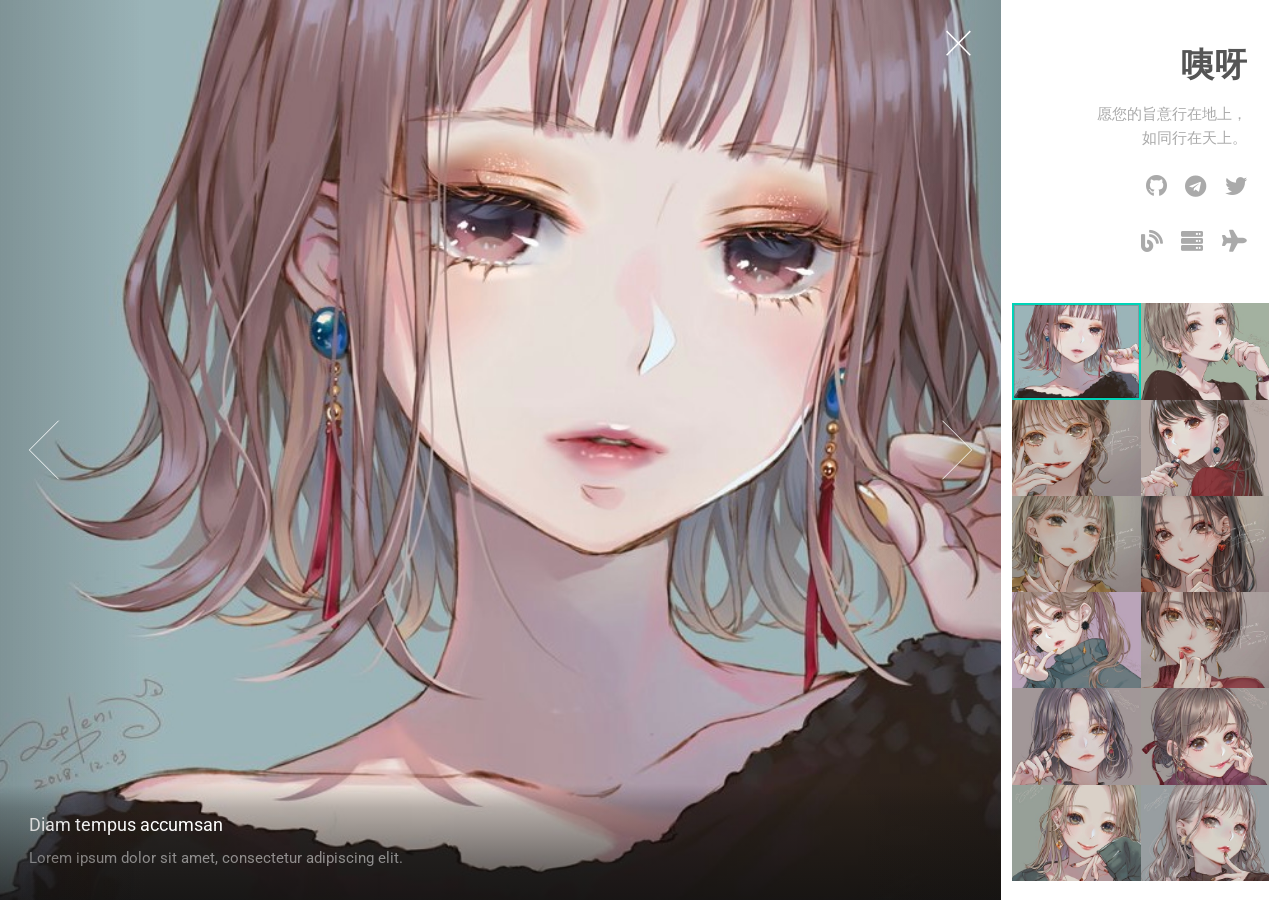
==== index.html @ af37be13 "qaw" ====
<html>
<head>
    <title>ranzhi yiya</title>
    <meta charset="utf-8" />
    <meta name="viewport" content="width=device-width, initial-scale=1, user-scalable=no" />
    <link rel="stylesheet" href="assets/css/main.css" />
    <noscript><link rel="stylesheet" href="assets/css/noscript.css" /></noscript>
    <link rel="apple-touch-icon" sizes="180x180" href="/apple-touch-icon.png">
    <link rel="icon" type="image/png" sizes="32x32" href="/favicon-32x32.png">
    <link rel="icon" type="image/png" sizes="16x16" href="/favicon-16x16.png">
    <link rel="manifest" href="/site.webmanifest">
    <meta name="msapplication-TileColor" content="#da532c">
    <meta name="theme-color" content="#ffffff">
</head>
<body class="is-preload-0 is-preload-1 is-preload-2">
    <div id="main">
        <header id="header">
            <h1>咦呀</h1>
            <p>愿您的旨意行在地上，<br>如同行在天上。</p>
            <ul class="icons">
                <li><a href="https://github.com/ranzhigg" class="icon brands fa-github"><span class="label">GitHub</span></a></li>
                <li><a href="https://t.me/ran_zhi" class="icon brands fa-telegram"><span class="label">Telegram</span></a></li>
                 <li><a href="https://x.com/ran_zhia" class="icon brands fa-twitter"><span class="label">X</span></a></li>
            </ul>
            <ul class="icons">
                <li><a href="https://yiya.love" class="icon solid fa-blog"><span class="label">Blog</span></a></li>
                <li><a href="https://yiya.love" class="icon solid fa-server"><span class="label">Status</span></a></li>
                <li><a href="https://yiya.love" class="icon solid fa-plane"><span class="label">LIBER</span></a></li>
            </ul>
        </header>
        <section id="thumbnails">
            <article>
                <a class="thumbnail" href="images/fulls/01.jpg" data-position="left center"><img src="images/thumbs/01.jpg" alt="" /></a>
                <h2>Diam tempus accumsan</h2>
                <p>Lorem ipsum dolor sit amet, consectetur adipiscing elit.</p>
            </article>
            <article>
                <a class="thumbnail" href="images/fulls/02.jpg"><img src="images/thumbs/02.jpg" alt="" /></a>
                <h2>Vivamus convallis libero</h2>
                <p>Sed velit lacus, laoreet at venenatis convallis in lorem tincidunt.</p>
            </article>
            <article>
                <a class="thumbnail" href="images/fulls/03.jpg" data-position="top center"><img src="images/thumbs/03.jpg" alt="" /></a>
                <h2>Nec accumsan enim felis</h2>
                <p>Maecenas eleifend tellus ut turpis eleifend, vitae pretium faucibus.</p>
            </article>
            <article>
                <a class="thumbnail" href="images/fulls/04.jpg"><img src="images/thumbs/04.jpg" alt="" /></a>
                <h2>Donec maximus nisi eget</h2>
                <p>Tristique in nulla vel congue. Sed sociis natoque parturient nascetur.</p>
            </article>
            <article>
                <a class="thumbnail" href="images/fulls/05.jpg" data-position="top center"><img src="images/thumbs/05.jpg" alt="" /></a>
                <h2>Nullam vitae nunc vulputate</h2>
                <p>In pellentesque cursus velit id posuere. Donec vehicula nulla.</p>
            </article>
            <article>
                <a class="thumbnail" href="images/fulls/06.jpg"><img src="images/thumbs/06.jpg" alt="" /></a>
                <h2>Phasellus magna faucibus</h2>
                <p>Nulla dignissim libero maximus tellus varius dictum ut posuere magna.</p>
            </article>
            <article>
                <a class="thumbnail" href="images/fulls/07.jpg"><img src="images/thumbs/07.jpg" alt="" /></a>
                <h2>Proin quis mauris</h2>
                <p>Etiam ultricies, lorem quis efficitur porttitor, facilisis ante orci urna.</p>
            </article>
            <article>
                <a class="thumbnail" href="images/fulls/08.jpg"><img src="images/thumbs/08.jpg" alt="" /></a>
                <h2>Gravida quis varius enim</h2>
                <p>Nunc egestas congue lorem. Nullam dictum placerat ex sapien tortor mattis.</p>
            </article>
            <article>
                <a class="thumbnail" href="images/fulls/09.jpg"><img src="images/thumbs/09.jpg" alt="" /></a>
                <h2>Morbi eget vitae adipiscing</h2>
                <p>In quis vulputate dui. Maecenas metus elit, dictum praesent lacinia lacus.</p>
            </article>
            <article>
                <a class="thumbnail" href="images/fulls/10.jpg"><img src="images/thumbs/10.jpg" alt="" /></a>
                <h2>Habitant tristique senectus</h2>
                <p>Vestibulum ante ipsum primis in faucibus orci luctus ac tincidunt dolor.</p>
            </article>
            <article>
                <a class="thumbnail" href="images/fulls/11.jpg"><img src="images/thumbs/11.jpg" alt="" /></a>
                <h2>Pharetra ex non faucibus</h2>
                <p>Ut sed magna euismod leo laoreet congue. Fusce congue enim ultricies.</p>
            </article>
            <article>
                <a class="thumbnail" href="images/fulls/12.jpg"><img src="images/thumbs/12.jpg" alt="" /></a>
                <h2>Mattis lorem sodales</h2>
                <p>Feugiat auctor leo massa, nec vestibulum nisl erat faucibus, rutrum nulla.</p>
            </article>
        </section>
        <footer id="footer">
            <ul class="copyright">
                <li>&copy; 2024 <a href="https://yiya.love/page">yiya</a>.</li><li>All Rights Reserved.</li>
            </ul>
        </footer>
    </div>
    <script src="assets/js/jquery.min.js"></script>
    <script src="assets/js/browser.min.js"></script>
    <script src="assets/js/breakpoints.min.js"></script>
    <script src="assets/js/main.js"></script>
</body>
</html>
---- assets/css/main.css ----
@import url(fontawesome-all.min.css);
@import url("https://fonts.googleapis.com/css?family=Roboto:400,700");

/*
	Lens by HTML5 UP
	html5up.net | @ajlkn
	Free for personal and commercial use under the CCA 3.0 license (html5up.net/license)
*/

html, body, div, span, applet, object,
iframe, h1, h2, h3, h4, h5, h6, p, blockquote,
pre, a, abbr, acronym, address, big, cite,
code, del, dfn, em, img, ins, kbd, q, s, samp,
small, strike, strong, sub, sup, tt, var, b,
u, i, center, dl, dt, dd, ol, ul, li, fieldset,
form, label, legend, table, caption, tbody,
tfoot, thead, tr, th, td, article, aside,
canvas, details, embed, figure, figcaption,
footer, header, hgroup, menu, nav, output, ruby,
section, summary, time, mark, audio, video {
	margin: 0;
	padding: 0;
	border: 0;
	font-size: 100%;
	font: inherit;
	vertical-align: baseline;}

article, aside, details, figcaption, figure,
footer, header, hgroup, menu, nav, section {
	display: block;}

body {
	line-height: 1;
}

ol, ul {
	list-style: none;
}

blockquote, q {
	quotes: none;
}

	blockquote:before, blockquote:after, q:before, q:after {
		content: '';
		content: none;
	}

table {
	border-collapse: collapse;
	border-spacing: 0;
}

body {
	-webkit-text-size-adjust: none;
}

mark {
	background-color: transparent;
	color: inherit;
}

input::-moz-focus-inner {
	border: 0;
	padding: 0;
}

input, select, textarea {
	-moz-appearance: none;
	-webkit-appearance: none;
	-ms-appearance: none;
	appearance: none;
}

/* Basic */

	/*
			@-ms-viewport {
				width: device-width;
			}
		*/

	@media screen and (max-width: 480px) {

		html, body {
			min-width: 320px;
		}

	}

	body.is-preload-0 *, body.is-preload-0 *:before, body.is-preload-0 *:after {
		-moz-animation: none !important;
		-webkit-animation: none !important;
		-ms-animation: none !important;
		animation: none !important;
		-moz-transition: none !important;
		-webkit-transition: none !important;
		-ms-transition: none !important;
		transition: none !important;
	}

	html {
		box-sizing: border-box;
	}

	*, *:before, *:after {
		box-sizing: inherit;
	}

	html, body {
		background-color: #101010;
		overflow: hidden;
	}

/* Type */

	html {
		font-size: 16pt;
	}

		@media screen and (max-width: 1680px) {

			html {
				font-size: 12pt;
			}

		}

		@media screen and (max-width: 1280px) {

			html {
				font-size: 11pt;
			}

		}

	body {
		background-color: #fff;
		color: #aaa;
	}

	body, input, select, textarea {
		font-family: "Roboto", Helvetica, sans-serif;
		font-weight: 400;
		line-height: 1.65;
		font-size: 1em;
		color: #aaa;
	}

	a {
		-moz-transition: color 0.25s ease, border-bottom-color 0.25s ease;
		-webkit-transition: color 0.25s ease, border-bottom-color 0.25s ease;
		-ms-transition: color 0.25s ease, border-bottom-color 0.25s ease;
		transition: color 0.25s ease, border-bottom-color 0.25s ease;
		border-bottom: dotted 1px;
		color: inherit;
		text-decoration: none;
	}

		a:hover {
			border-bottom-color: transparent;
			color: #00D3B7;
		}

	strong, b {
		font-weight: 400;
		color: #555;
	}

	em, i {
		font-style: italic;
	}

	p {
		margin: 0 0 1.25em 0;
	}

	h1, h2, h3, h4, h5, h6 {
		font-weight: 400;
		line-height: 1.25;
		margin: 0 0 0.5em 0;
		color: #555;
	}

		h1 a, h2 a, h3 a, h4 a, h5 a, h6 a {
			color: inherit;
			text-decoration: none;
		}

	h2 {
		font-size: 1.25em;
	}

	h3 {
		font-size: 1em;
	}

	h4 {
		font-size: 0.9em;
	}

	h5 {
		font-size: 0.8em;
	}

	h6 {
		font-size: 0.7em;
	}

	sub {
		font-size: 0.8em;
		position: relative;
		top: 0.5em;
	}

	sup {
		font-size: 0.8em;
		position: relative;
		top: -0.5em;
	}

	blockquote {
		border-left: solid 4px #ccc;
		font-style: italic;
		margin: 0 0 1.25em 0;
		padding: 0.3125em 0 0.3125em 1.25em;
	}

	code {
		border-radius: 4px;
		border: solid 1px;
		font-family: "Courier New", monospace;
		font-size: 0.9em;
		margin: 0 0.25em;
		padding: 0.25em 0.65em;
		border-color: #ccc;
	}

	pre {
		-webkit-overflow-scrolling: touch;
		font-family: "Courier New", monospace;
		font-size: 0.9em;
		margin: 0 0 1.25em 0;
	}

		pre code {
			display: block;
			padding: 1em 1.5em;
			overflow-x: auto;
		}

	hr {
		border: 0;
		border-bottom: solid 1px #ccc;
		margin: 1.25em 0;
	}

		hr.major {
			margin: 1.875em 0;
		}

	.align-left {
		text-align: left;
	}

	.align-center {
		text-align: center;
	}

	.align-right {
		text-align: right;
	}

/* Button */

	input[type="submit"],
	input[type="reset"],
	input[type="button"],
	button,
	.button {
		-moz-appearance: none;
		-webkit-appearance: none;
		-ms-appearance: none;
		appearance: none;
		-moz-transition: background-color 0.25s ease-in-out, border-color 0.25s ease-in-out, color 0.25s ease-in-out;
		-webkit-transition: background-color 0.25s ease-in-out, border-color 0.25s ease-in-out, color 0.25s ease-in-out;
		-ms-transition: background-color 0.25s ease-in-out, border-color 0.25s ease-in-out, color 0.25s ease-in-out;
		transition: background-color 0.25s ease-in-out, border-color 0.25s ease-in-out, color 0.25s ease-in-out;
		background-color: transparent;
		border-radius: 4px;
		border: solid 1px #ccc;
		color: #555;
		cursor: pointer;
		display: inline-block;
		line-height: 1;
		padding: 0.75em 1.5em;
		text-align: center;
		text-decoration: none;
		white-space: nowrap;
	}

		input[type="submit"]:hover,
		input[type="reset"]:hover,
		input[type="button"]:hover,
		button:hover,
		.button:hover {
			border-color: #00D3B7;
			color: #00D3B7;
		}

			input[type="submit"]:hover:active,
			input[type="reset"]:hover:active,
			input[type="button"]:hover:active,
			button:hover:active,
			.button:hover:active {
				background-color: rgba(0, 211, 183, 0.15);
			}

		input[type="submit"].icon,
		input[type="reset"].icon,
		input[type="button"].icon,
		button.icon,
		.button.icon {
			padding-left: 1.35em;
		}

			input[type="submit"].icon:before,
			input[type="reset"].icon:before,
			input[type="button"].icon:before,
			button.icon:before,
			.button.icon:before {
				margin-right: 0.5em;
			}

		input[type="submit"].fit,
		input[type="reset"].fit,
		input[type="button"].fit,
		button.fit,
		.button.fit {
			width: 100%;
		}

		input[type="submit"].small,
		input[type="reset"].small,
		input[type="button"].small,
		button.small,
		.button.small {
			font-size: 0.8em;
		}

		input[type="submit"].large,
		input[type="reset"].large,
		input[type="button"].large,
		button.large,
		.button.large {
			font-size: 1.35em;
		}

		input[type="submit"].disabled, input[type="submit"]:disabled,
		input[type="reset"].disabled,
		input[type="reset"]:disabled,
		input[type="button"].disabled,
		input[type="button"]:disabled,
		button.disabled,
		button:disabled,
		.button.disabled,
		.button:disabled {
			pointer-events: none;
			opacity: 0.25;
		}

/* Form */

	form {
		margin: 0 0 1.25em 0;
	}

	label {
		color: #555;
		display: block;
		font-size: 0.9em;
		font-weight: 400;
		margin: 0 0 0.625em 0;
	}

	input[type="text"],
	input[type="password"],
	input[type="email"],
	select,
	textarea {
		-moz-appearance: none;
		-webkit-appearance: none;
		-ms-appearance: none;
		appearance: none;
		background-color: transparent;
		border-radius: 4px;
		border: solid 1px #ccc;
		color: inherit;
		display: block;
		outline: 0;
		padding: 0 0.75em;
		text-decoration: none;
		width: 100%;
	}

		input[type="text"]:invalid,
		input[type="password"]:invalid,
		input[type="email"]:invalid,
		select:invalid,
		textarea:invalid {
			box-shadow: none;
		}

		input[type="text"]:focus,
		input[type="password"]:focus,
		input[type="email"]:focus,
		select:focus,
		textarea:focus {
			border-color: #00D3B7;
		}

	select {
		background-image: url("data:image/svg+xml;charset=utf8,%3Csvg xmlns='http://www.w3.org/2000/svg' width='40' height='40' preserveAspectRatio='none' viewBox='0 0 40 40'%3E%3Cpath d='M9.4,12.3l10.4,10.4l10.4-10.4c0.2-0.2,0.5-0.4,0.9-0.4c0.3,0,0.6,0.1,0.9,0.4l3.3,3.3c0.2,0.2,0.4,0.5,0.4,0.9 c0,0.4-0.1,0.6-0.4,0.9L20.7,31.9c-0.2,0.2-0.5,0.4-0.9,0.4c-0.3,0-0.6-0.1-0.9-0.4L4.3,17.3c-0.2-0.2-0.4-0.5-0.4-0.9 c0-0.4,0.1-0.6,0.4-0.9l3.3-3.3c0.2-0.2,0.5-0.4,0.9-0.4S9.1,12.1,9.4,12.3z' fill='%23ccc' /%3E%3C/svg%3E");
		background-size: 1.25rem;
		background-repeat: no-repeat;
		background-position: calc(100% - 1rem) center;
		height: 2.75em;
		padding-right: 2.75em;
		text-overflow: ellipsis;
	}

		select option {
			color: #555;
			background: #fff;
		}

		select:focus::-ms-value {
			background-color: transparent;
		}

		select::-ms-expand {
			display: none;
		}

	.select-wrapper {
		text-decoration: none;
		display: block;
		position: relative;
	}

		.select-wrapper:before {
			-moz-osx-font-smoothing: grayscale;
			-webkit-font-smoothing: antialiased;
			display: inline-block;
			font-style: normal;
			font-variant: normal;
			text-rendering: auto;
			line-height: 1;
			text-transform: none !important;
			font-family: 'Font Awesome 5 Free';
			font-weight: 900;
		}

		.select-wrapper:before {
			color: #ccc;
			content: '\f107';
			display: block;
			height: 2.75em;
			line-height: 2.75em;
			pointer-events: none;
			position: absolute;
			right: 0;
			text-align: center;
			top: 0;
			width: 2.75em;
		}

		.select-wrapper select::-ms-expand {
			display: none;
		}

	input[type="text"],
	input[type="password"],
	input[type="email"],
	select {
		height: 2.75em;
	}

	textarea {
		padding: 0.75em 1em;
	}

	input[type="checkbox"],
	input[type="radio"] {
		-moz-appearance: none;
		-webkit-appearance: none;
		-ms-appearance: none;
		appearance: none;
		display: block;
		float: left;
		margin-right: -2em;
		opacity: 0;
		width: 1em;
		z-index: -1;
	}

		input[type="checkbox"] + label,
		input[type="radio"] + label {
			text-decoration: none;
			color: #aaa;
			cursor: pointer;
			display: inline-block;
			font-size: 1em;
			font-weight: 400;
			margin: 0;
			padding-left: 2.4em;
			padding-right: 0.75em;
			position: relative;
		}

			input[type="checkbox"] + label:before,
			input[type="radio"] + label:before {
				-moz-osx-font-smoothing: grayscale;
				-webkit-font-smoothing: antialiased;
				display: inline-block;
				font-style: normal;
				font-variant: normal;
				text-rendering: auto;
				line-height: 1;
				text-transform: none !important;
				font-family: 'Font Awesome 5 Free';
				font-weight: 900;
			}

			input[type="checkbox"] + label:before,
			input[type="radio"] + label:before {
				background: transparent;
				border-radius: 4px;
				border: solid 1px #ccc;
				content: '';
				display: inline-block;
				font-size: 0.8em;
				height: 2.0625em;
				left: 0;
				line-height: 2.0625em;
				position: absolute;
				text-align: center;
				top: 0;
				width: 2.0625em;
			}

		input[type="checkbox"]:checked + label:before,
		input[type="radio"]:checked + label:before {
			background-color: #555;
			border-color: #555;
			color: #fff;
			content: '\f00c';
		}

		input[type="checkbox"]:focus + label:before,
		input[type="radio"]:focus + label:before {
			border-color: #00D3B7;
		}

	input[type="checkbox"] + label:before {
		border-radius: 4px;
	}

	input[type="radio"] + label:before {
		border-radius: 100%;
	}

	::-webkit-input-placeholder {
		opacity: 1.0;
		color: #ccc !important;
	}

	:-moz-placeholder {
		opacity: 1.0;
		color: #ccc !important;
	}

	::-moz-placeholder {
		opacity: 1.0;
		color: #ccc !important;
	}

	:-ms-input-placeholder {
		opacity: 1.0;
		color: #ccc !important;
	}

	.field {
		margin: 0 0 1.25em 0;
	}

/* Icon */

	.icon {
		text-decoration: none;
		border-bottom: none;
		position: relative;
	}

		.icon:before {
			-moz-osx-font-smoothing: grayscale;
			-webkit-font-smoothing: antialiased;
			display: inline-block;
			font-style: normal;
			font-variant: normal;
			text-rendering: auto;
			line-height: 1;
			text-transform: none !important;
			font-family: 'Font Awesome 5 Free';
			font-weight: 400;
		}

		.icon > .label {
			display: none;
		}

		.icon:before {
			line-height: inherit;
		}

		.icon.solid:before {
			font-weight: 900;
		}

		.icon.brands:before {
			font-family: 'Font Awesome 5 Brands';
		}

/* List */

	ol {
		list-style: decimal;
		margin: 0 0 1.25em 0;
		padding-left: 1.25em;
	}

		ol li {
			padding-left: 0.25em;
		}

	ul {
		list-style: disc;
		margin: 0 0 1.25em 0;
		padding-left: 1em;
	}

		ul li {
			padding-left: 0.5em;
		}

		ul.alt {
			list-style: none;
			padding-left: 0;
		}

			ul.alt li {
				border-top: solid 1px #ccc;
				padding: 0.5em 0;
			}

				ul.alt li:first-child {
					border-top: 0;
					padding-top: 0;
				}

	dl {
		margin: 0 0 1.25em 0;
	}

		dl dt {
			display: block;
			font-weight: 400;
			margin: 0 0 0.625em 0;
		}

		dl dd {
			margin-left: 1.25em;
		}

/* Actions */

	ul.actions {
		display: -moz-flex;
		display: -webkit-flex;
		display: -ms-flex;
		display: flex;
		cursor: default;
		list-style: none;
		margin-left: -0.625em;
		padding-left: 0;
	}

		ul.actions li {
			padding: 0 0 0 0.625em;
			vertical-align: middle;
		}

		ul.actions.special {
			-moz-justify-content: center;
			-webkit-justify-content: center;
			-ms-justify-content: center;
			justify-content: center;
			width: 100%;
			margin-left: 0;
		}

			ul.actions.special li:first-child {
				padding-left: 0;
			}

		ul.actions.stacked {
			-moz-flex-direction: column;
			-webkit-flex-direction: column;
			-ms-flex-direction: column;
			flex-direction: column;
			margin-left: 0;
		}

			ul.actions.stacked li {
				padding: 0.8125em 0 0 0;
			}

				ul.actions.stacked li:first-child {
					padding-top: 0;
				}

		ul.actions.fit {
			width: calc(100% + 0.625em);
		}

			ul.actions.fit li {
				-moz-flex-grow: 1;
				-webkit-flex-grow: 1;
				-ms-flex-grow: 1;
				flex-grow: 1;
				-moz-flex-shrink: 1;
				-webkit-flex-shrink: 1;
				-ms-flex-shrink: 1;
				flex-shrink: 1;
				width: 100%;
			}

				ul.actions.fit li > * {
					width: 100%;
				}

			ul.actions.fit.stacked {
				width: 100%;
			}

		@media screen and (max-width: 480px) {

			ul.actions:not(.fixed) {
				-moz-flex-direction: column;
				-webkit-flex-direction: column;
				-ms-flex-direction: column;
				flex-direction: column;
				margin-left: 0;
				width: 100% !important;
			}

				ul.actions:not(.fixed) li {
					-moz-flex-grow: 1;
					-webkit-flex-grow: 1;
					-ms-flex-grow: 1;
					flex-grow: 1;
					-moz-flex-shrink: 1;
					-webkit-flex-shrink: 1;
					-ms-flex-shrink: 1;
					flex-shrink: 1;
					padding: 0.625em 0 0 0;
					text-align: center;
					width: 100%;
				}

					ul.actions:not(.fixed) li > * {
						width: 100%;
					}

					ul.actions:not(.fixed) li:first-child {
						padding-top: 0;
					}

					ul.actions:not(.fixed) li input[type="submit"],
					ul.actions:not(.fixed) li input[type="reset"],
					ul.actions:not(.fixed) li input[type="button"],
					ul.actions:not(.fixed) li button,
					ul.actions:not(.fixed) li .button {
						width: 100%;
					}

						ul.actions:not(.fixed) li input[type="submit"].icon:before,
						ul.actions:not(.fixed) li input[type="reset"].icon:before,
						ul.actions:not(.fixed) li input[type="button"].icon:before,
						ul.actions:not(.fixed) li button.icon:before,
						ul.actions:not(.fixed) li .button.icon:before {
							margin-left: -0.5rem;
						}

		}

/* Icons */

	ul.icons {
		cursor: default;
		list-style: none;
		padding-left: 0;
	}

		ul.icons li {
			display: inline-block;
			padding: 0 1em 0 0;
		}

			ul.icons li:last-child {
				padding-right: 0;
			}

			ul.icons li .icon:before {
				font-size: 1.5rem;
			}

/* Main */

	#main {
		-moz-transition: opacity 0.75s ease, right 0.75s ease, left 0.75s ease, visibility 0.75s;
		-webkit-transition: opacity 0.75s ease, right 0.75s ease, left 0.75s ease, visibility 0.75s;
		-ms-transition: opacity 0.75s ease, right 0.75s ease, left 0.75s ease, visibility 0.75s;
		transition: opacity 0.75s ease, right 0.75s ease, left 0.75s ease, visibility 0.75s;
		-webkit-overflow-scrolling: touch;
		position: fixed;
		top: 0;
		width: 22.5em;
		height: 100%;
		background: #fff;
		outline: 0;
		overflow-x: hidden;
		overflow-y: auto;
		text-align: right;
		visibility: visible;
		z-index: 10000;
		right: 0;
	}

		#main .toggle {
			-webkit-tap-highlight-color: rgba(0, 0, 0, 0);
			position: absolute;
			top: 0;
			width: 4em;
			height: 4em;
			background-image: url("images/close-small-alt.svg");
			background-repeat: no-repeat;
			background-size: 32px 32px;
			cursor: pointer;
			display: none;
			z-index: 1;
			background-position: 0.5em 0.5em;
			left: 0;
		}

		body.fullscreen #main {
			visibility: hidden;
			right: -22.5em;
		}

		body.is-preload-1 #main {
			opacity: 0;
			right: -2em;
		}

		@media screen and (max-width: 1280px) {

			#main {
				width: 19em;
			}

				body.fullscreen #main {
					right: -19em;
				}

		}

		@media screen and (max-width: 980px) {

			#main {
				background: rgba(255, 255, 255, 0.925);
			}

				#main .toggle {
					display: block;
				}

		}

		@media screen and (max-width: 480px) {

			#main {
				-moz-transition: opacity 0.5s ease, visibility 0.5s;
				-webkit-transition: opacity 0.5s ease, visibility 0.5s;
				-ms-transition: opacity 0.5s ease, visibility 0.5s;
				transition: opacity 0.5s ease, visibility 0.5s;
				width: 100%;
				background: #fff;
				text-align: center;
			}

				body.is-preload-1 #main {
					left: auto !important;
					right: auto !important;
				}

				body.fullscreen #main {
					left: auto !important;
					right: auto !important;
					opacity: 0;
				}

				#main .toggle {
					display: none;
				}

		}

/* Header */

	#header {
		padding: 3em 2.25em 1.75em 2.25em ;
	}

		#header h1 {
			font-size: 2.25em;
			font-weight: 700;
		}

/* Footer */

	#footer {
		padding: 2.25em 2.25em 1em 2.25em ;
	}

		#footer .copyright {
			list-style: none;
			padding: 0;
		}

			#footer .copyright li {
				display: inline-block;
				font-size: 0.8em;
				margin-left: 0.35em;
				padding: 0;
			}

				#footer .copyright li:first-child {
					margin-left: 0;
				}

/* Thumbnails */

	#thumbnails {
		display: -moz-flex;
		display: -webkit-flex;
		display: -ms-flex;
		display: flex;
		-moz-flex-wrap: wrap;
		-webkit-flex-wrap: wrap;
		-ms-flex-wrap: wrap;
		flex-wrap: wrap;
		padding: 0 0.75em;
	}

		#thumbnails article {
			position: relative;
			width: 50%;
			background: #101010;
			outline: 0;
		}

			#thumbnails article .thumbnail {
				-webkit-tap-highlight-color: rgba(0, 0, 0, 0);
				display: block;
				position: relative;
				border: 0;
				outline: 0;
			}

				#thumbnails article .thumbnail img {
					display: block;
					width: 100%;
				}

				#thumbnails article .thumbnail:before {
					pointer-events: none;
					-moz-transition: opacity 0.25s ease;
					-webkit-transition: opacity 0.25s ease;
					-ms-transition: opacity 0.25s ease;
					transition: opacity 0.25s ease;
					content: '';
					position: absolute;
					left: 0;
					top: 0;
					width: 100%;
					height: 100%;
					box-shadow: inset 0 0 0 2px #00D3B7, inset 0 0 0px 3px rgba(0, 0, 0, 0.15);
					opacity: 0;
					z-index: 1;
				}

				#thumbnails article .thumbnail:focus:before {
					opacity: 0.5;
				}

			#thumbnails article h2, #thumbnails article p {
				display: none;
			}

			#thumbnails article.active .thumbnail:before {
				opacity: 1;
			}

		@media screen and (max-width: 480px) {

			#thumbnails article .thumbnail:before {
				display: none;
			}

		}

/* Viewer */

	@-moz-keyframes spinner {
		0% {
			-moz-transform: rotate(0deg);
			-webkit-transform: rotate(0deg);
			-ms-transform: rotate(0deg);
			transform: rotate(0deg);
		}

		100% {
			-moz-transform: rotate(360deg);
			-webkit-transform: rotate(360deg);
			-ms-transform: rotate(360deg);
			transform: rotate(360deg);
		}
	}

	@-webkit-keyframes spinner {
		0% {
			-moz-transform: rotate(0deg);
			-webkit-transform: rotate(0deg);
			-ms-transform: rotate(0deg);
			transform: rotate(0deg);
		}

		100% {
			-moz-transform: rotate(360deg);
			-webkit-transform: rotate(360deg);
			-ms-transform: rotate(360deg);
			transform: rotate(360deg);
		}
	}

	@-ms-keyframes spinner {
		0% {
			-moz-transform: rotate(0deg);
			-webkit-transform: rotate(0deg);
			-ms-transform: rotate(0deg);
			transform: rotate(0deg);
		}

		100% {
			-moz-transform: rotate(360deg);
			-webkit-transform: rotate(360deg);
			-ms-transform: rotate(360deg);
			transform: rotate(360deg);
		}
	}

	@keyframes spinner {
		0% {
			-moz-transform: rotate(0deg);
			-webkit-transform: rotate(0deg);
			-ms-transform: rotate(0deg);
			transform: rotate(0deg);
		}

		100% {
			-moz-transform: rotate(360deg);
			-webkit-transform: rotate(360deg);
			-ms-transform: rotate(360deg);
			transform: rotate(360deg);
		}
	}

	#viewer {
		-moz-transition: opacity 0.75s ease, width 0.75s ease;
		-webkit-transition: opacity 0.75s ease, width 0.75s ease;
		-ms-transition: opacity 0.75s ease, width 0.75s ease;
		transition: opacity 0.75s ease, width 0.75s ease;
		position: absolute;
		top: 0;
		width: calc(100% - 22.5em);
		height: 100%;
		left: 0;
	}

		#viewer .inner {
			pointer-events: none;
			position: absolute;
			top: 0;
			left: 0;
			width: 100%;
			height: 100%;
			z-index: 2;
		}

			#viewer .inner > * {
				pointer-events: auto;
			}

			#viewer .inner:before {
				background-image: -moz-linear-gradient(left, rgba(16,16,16,0.2), rgba(16,16,16,0) 10em, rgba(16,16,16,0)), -moz-linear-gradient(right, rgba(16,16,16,0.2), rgba(16,16,16,0) 10em, rgba(16,16,16,0));
				background-image: -webkit-linear-gradient(left, rgba(16,16,16,0.2), rgba(16,16,16,0) 10em, rgba(16,16,16,0)), -webkit-linear-gradient(right, rgba(16,16,16,0.2), rgba(16,16,16,0) 10em, rgba(16,16,16,0));
				background-image: -ms-linear-gradient(left, rgba(16,16,16,0.2), rgba(16,16,16,0) 10em, rgba(16,16,16,0)), -ms-linear-gradient(right, rgba(16,16,16,0.2), rgba(16,16,16,0) 10em, rgba(16,16,16,0));
				background-image: linear-gradient(left, rgba(16,16,16,0.2), rgba(16,16,16,0) 10em, rgba(16,16,16,0)), linear-gradient(right, rgba(16,16,16,0.2), rgba(16,16,16,0) 10em, rgba(16,16,16,0));
				content: '';
				display: block;
				position: absolute;
				top: 0;
				left: 0;
				width: 100%;
				height: 100%;
			}

			#viewer .inner .toggle {
				-webkit-tap-highlight-color: rgba(0, 0, 0, 0);
				position: absolute;
				top: 0;
				width: 4em;
				height: 4em;
				background-image: url("images/close.svg");
				background-repeat: no-repeat;
				background-size: 64px 64px;
				cursor: pointer;
				z-index: 1;
				right: 0;
				background-position: calc(100% - 0.75em) 0.75em;
			}

			#viewer .inner .nav-next,
			#viewer .inner .nav-previous {
				-webkit-tap-highlight-color: rgba(0, 0, 0, 0);
				position: absolute;
				top: 50%;
				width: 6em;
				height: 6em;
				margin-top: -3em;
				background-image: url("images/arrow.svg");
				background-position: center;
				background-repeat: no-repeat;
				background-size: contain;
				cursor: pointer;
			}

			#viewer .inner .nav-previous {
				-moz-transform: scaleX(-1);
				-webkit-transform: scaleX(-1);
				-ms-transform: scaleX(-1);
				transform: scaleX(-1);
				left: 0;
			}

			#viewer .inner .nav-next {
				right: 0;
			}

		#viewer .slide {
			-moz-transition: opacity 0.5s ease-in-out;
			-webkit-transition: opacity 0.5s ease-in-out;
			-ms-transition: opacity 0.5s ease-in-out;
			transition: opacity 0.5s ease-in-out;
			position: absolute;
			top: 0;
			left: 0;
			width: 100%;
			height: 100%;
			opacity: 1;
			z-index: 1;
		}

			#viewer .slide .caption {
				background-image: -moz-linear-gradient(bottom, rgba(16,16,16,0.75), rgba(16,16,16,0.25) 80%, rgba(16,16,16,0));
				background-image: -webkit-linear-gradient(bottom, rgba(16,16,16,0.75), rgba(16,16,16,0.25) 80%, rgba(16,16,16,0));
				background-image: -ms-linear-gradient(bottom, rgba(16,16,16,0.75), rgba(16,16,16,0.25) 80%, rgba(16,16,16,0));
				background-image: linear-gradient(bottom, rgba(16,16,16,0.75), rgba(16,16,16,0.25) 80%, rgba(16,16,16,0));
				padding: 2em 2em 0.75em 2em ;
				position: absolute;
				bottom: 0;
				left: 0;
				width: 100%;
				color: rgba(255, 255, 255, 0.5);
				z-index: 1;
			}

				#viewer .slide .caption h2, #viewer .slide .caption h3, #viewer .slide .caption h4, #viewer .slide .caption h5, #viewer .slide .caption h6 {
					color: #fff;
				}

			#viewer .slide .image {
				-moz-transition: opacity 0.5s ease-in-out;
				-webkit-transition: opacity 0.5s ease-in-out;
				-ms-transition: opacity 0.5s ease-in-out;
				transition: opacity 0.5s ease-in-out;
				position: absolute;
				top: 0;
				left: 0;
				width: 100%;
				height: 100%;
				background-repeat: no-repeat;
				background-size: cover;
				opacity: 0;
			}

			#viewer .slide:before {
				-moz-animation: spinner 1s linear infinite;
				-webkit-animation: spinner 1s linear infinite;
				-ms-animation: spinner 1s linear infinite;
				animation: spinner 1s linear infinite;
				-moz-transition: opacity 0.5s ease-in-out;
				-webkit-transition: opacity 0.5s ease-in-out;
				-ms-transition: opacity 0.5s ease-in-out;
				transition: opacity 0.5s ease-in-out;
				content: '';
				display: block;
				position: absolute;
				top: 50%;
				left: 50%;
				width: 3em;
				height: 3em;
				background-image: url("images/spinner.svg");
				background-position: center;
				background-repeat: no-repeat;
				background-size: contain;
				margin: -1.5em 0 0 -1.5em;
				opacity: 0;
			}

			#viewer .slide.loading:before {
				opacity: 1;
			}

			#viewer .slide.active .image {
				opacity: 1;
			}

		body.fullscreen #viewer {
			width: 100%;
		}

			body.fullscreen #viewer .inner .toggle {
				background-image: url("images/open.svg");
			}

		body.is-preload-1 #viewer {
			opacity: 0;
		}

		body.is-preload-2 #viewer .slide {
			opacity: 0;
		}

		@media screen and (max-width: 1280px) {

			#viewer {
				width: calc(100% - 19em);
			}

		}

		@media screen and (max-width: 980px) {

			#viewer {
				width: 100%;
			}

				#viewer .inner .toggle {
					-moz-transition: opacity 0.75s ease;
					-webkit-transition: opacity 0.75s ease;
					-ms-transition: opacity 0.75s ease;
					transition: opacity 0.75s ease;
					background-image: url("images/open.svg");
					opacity: 0;
					right: 0;
				}

				body.fullscreen #viewer .inner .toggle {
					opacity: 1;
				}

		}

		@media screen and (max-width: 736px) {

			#viewer .inner .toggle {
				background-size: 32px 32px;
			}

			#viewer .inner .nav-next,
			#viewer .inner .nav-previous {
				background-image: url("images/arrow-small.svg");
				background-size: 32px 32px;
			}

			body.fullscreen #viewer .inner .toggle {
				background-image: url("images/open-small.svg");
			}

		}

		@media screen and (max-width: 480px) {

			#viewer {
				-moz-transition: opacity 0.5s ease;
				-webkit-transition: opacity 0.5s ease;
				-ms-transition: opacity 0.5s ease;
				transition: opacity 0.5s ease;
				-moz-transition-delay: 0s;
				-webkit-transition-delay: 0s;
				-ms-transition-delay: 0s;
				transition-delay: 0s;
				opacity: 0;
			}

				#viewer .inner .toggle {
					background-image: url("images/close-small.svg") !important;
					background-size: 32px 32px;
				}

				body.fullscreen #viewer {
					-moz-transition-delay: 0.5s;
					-webkit-transition-delay: 0.5s;
					-ms-transition-delay: 0.5s;
					transition-delay: 0.5s;
					opacity: 1;
				}

		}
---- assets/css/noscript.css ----
/*
	Lens by HTML5 UP
	html5up.net | @ajlkn
	Free for personal and commercial use under the CCA 3.0 license (html5up.net/license)
*/

/* Main */

	#main {
		opacity: 1 !important;
		right: 0 !important;
	}

	body:before {
		content: 'Javascript is disabled :(';
		display: block;
		position: absolute;
		top: 50%;
		width: calc(100% - 22.5em * 0.333333333);
		height: 4em;
		margin-top: -2em;
		color: #282828;
		cursor: default;
		font-size: 3em;
		line-height: 4em;
		text-align: center;
		white-space: nowrap;
		left: 0;
	}
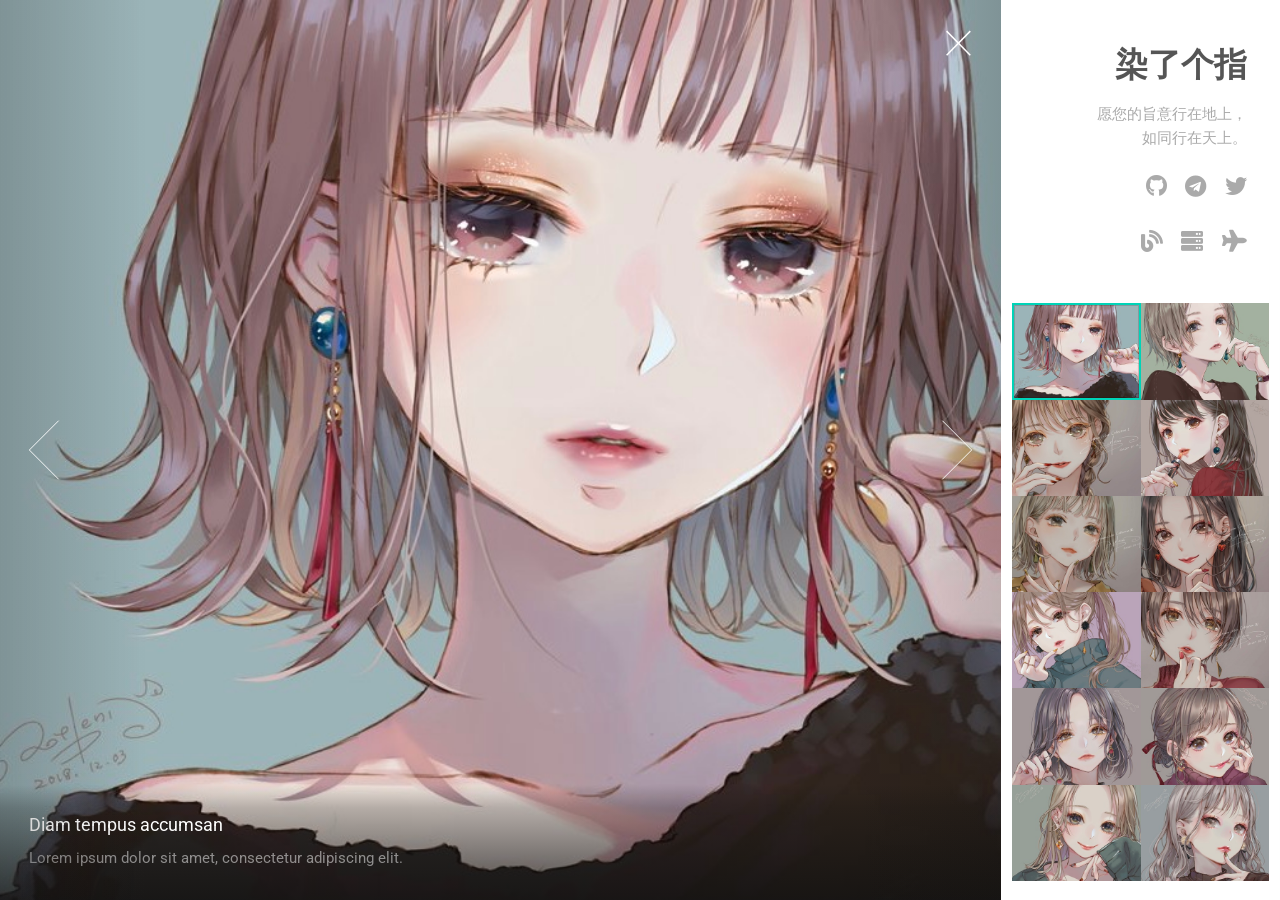
==== commit bc8a6446: "s" ====
--- a/index.html
+++ b/index.html
@@ -1,6 +1,6 @@
 <html>
 <head>
-    <title>ranzhi yiya</title>
+    <title>染了个指</title>
     <meta charset="utf-8" />
     <meta name="viewport" content="width=device-width, initial-scale=1, user-scalable=no" />
     <link rel="stylesheet" href="assets/css/main.css" />
@@ -15,7 +15,7 @@
 <body class="is-preload-0 is-preload-1 is-preload-2">
     <div id="main">
         <header id="header">
-            <h1>咦呀</h1>
+            <h1>染了个指</h1>
             <p>愿您的旨意行在地上，<br>如同行在天上。</p>
             <ul class="icons">
                 <li><a href="https://github.com/ranzhigg" class="icon brands fa-github"><span class="label">GitHub</span></a></li>
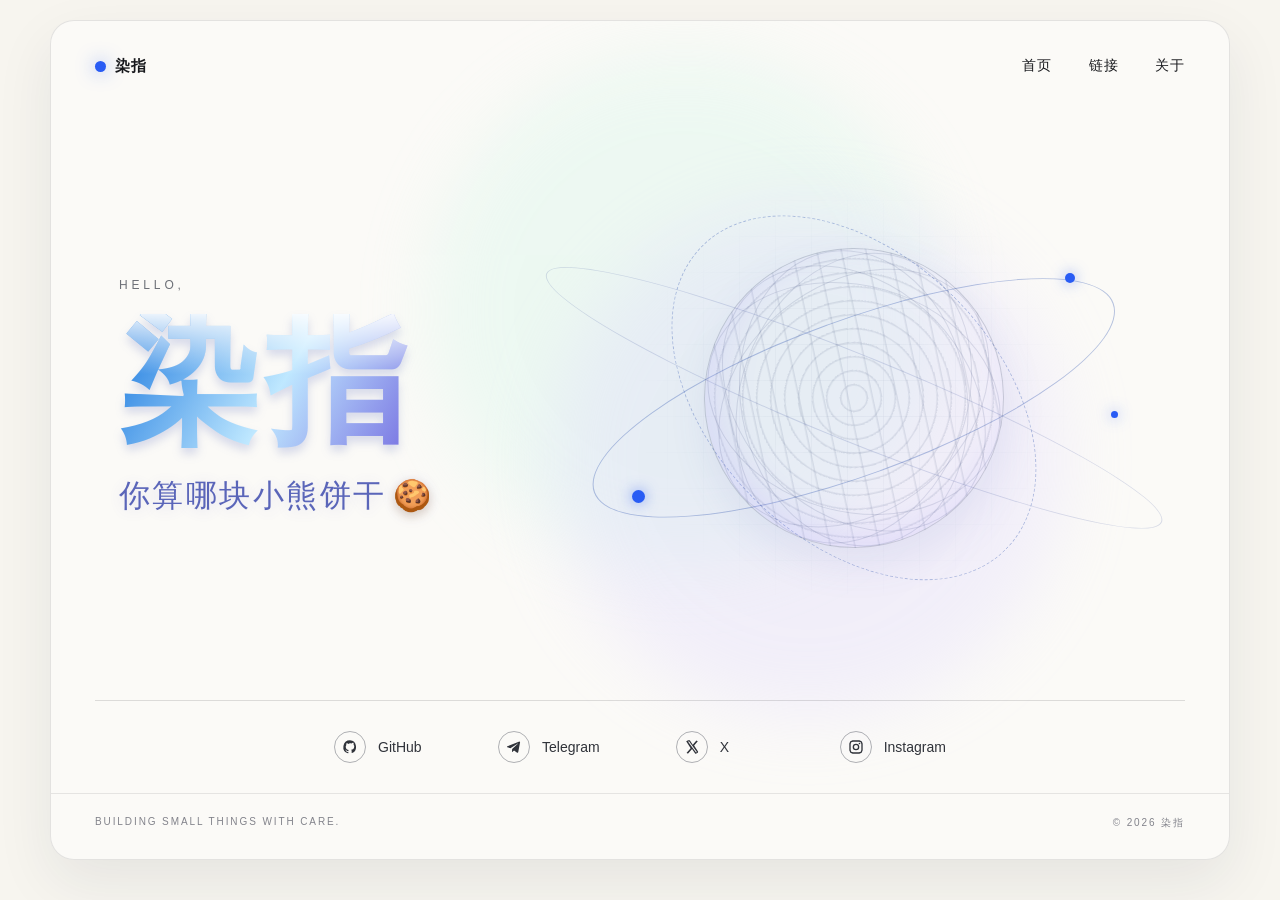
==== commit e1215b07: "Redesign personal landing page" ====
--- a/index.html
+++ b/index.html
@@ -1,104 +1,45 @@
-<html>
-<head>
-    <title>染了个指</title>
+<!doctype html>
+<html lang="zh-CN">
+  <head>
     <meta charset="utf-8" />
-    <meta name="viewport" content="width=device-width, initial-scale=1, user-scalable=no" />
-    <link rel="stylesheet" href="assets/css/main.css" />
-    <noscript><link rel="stylesheet" href="assets/css/noscript.css" /></noscript>
-    <link rel="apple-touch-icon" sizes="180x180" href="/apple-touch-icon.png">
-    <link rel="icon" type="image/png" sizes="32x32" href="/favicon-32x32.png">
-    <link rel="icon" type="image/png" sizes="16x16" href="/favicon-16x16.png">
-    <link rel="manifest" href="/site.webmanifest">
-    <meta name="msapplication-TileColor" content="#da532c">
-    <meta name="theme-color" content="#ffffff">
-</head>
-<body class="is-preload-0 is-preload-1 is-preload-2">
-    <div id="main">
-        <header id="header">
-            <h1>染了个指</h1>
-            <p>愿您的旨意行在地上，<br>如同行在天上。</p>
-            <ul class="icons">
-                <li><a href="https://github.com/ranzhigg" class="icon brands fa-github"><span class="label">GitHub</span></a></li>
-                <li><a href="https://t.me/ran_zhi" class="icon brands fa-telegram"><span class="label">Telegram</span></a></li>
-                 <li><a href="https://x.com/ran_zhia" class="icon brands fa-twitter"><span class="label">X</span></a></li>
-            </ul>
-            <ul class="icons">
-                <li><a href="https://yiya.love" class="icon solid fa-blog"><span class="label">Blog</span></a></li>
-                <li><a href="https://yiya.love" class="icon solid fa-server"><span class="label">Status</span></a></li>
-                <li><a href="https://yiya.love" class="icon solid fa-plane"><span class="label">LIBER</span></a></li>
-            </ul>
-        </header>
-        <section id="thumbnails">
-            <article>
-                <a class="thumbnail" href="images/fulls/01.jpg" data-position="left center"><img src="images/thumbs/01.jpg" alt="" /></a>
-                <h2>Diam tempus accumsan</h2>
-                <p>Lorem ipsum dolor sit amet, consectetur adipiscing elit.</p>
-            </article>
-            <article>
-                <a class="thumbnail" href="images/fulls/02.jpg"><img src="images/thumbs/02.jpg" alt="" /></a>
-                <h2>Vivamus convallis libero</h2>
-                <p>Sed velit lacus, laoreet at venenatis convallis in lorem tincidunt.</p>
-            </article>
-            <article>
-                <a class="thumbnail" href="images/fulls/03.jpg" data-position="top center"><img src="images/thumbs/03.jpg" alt="" /></a>
-                <h2>Nec accumsan enim felis</h2>
-                <p>Maecenas eleifend tellus ut turpis eleifend, vitae pretium faucibus.</p>
-            </article>
-            <article>
-                <a class="thumbnail" href="images/fulls/04.jpg"><img src="images/thumbs/04.jpg" alt="" /></a>
-                <h2>Donec maximus nisi eget</h2>
-                <p>Tristique in nulla vel congue. Sed sociis natoque parturient nascetur.</p>
-            </article>
-            <article>
-                <a class="thumbnail" href="images/fulls/05.jpg" data-position="top center"><img src="images/thumbs/05.jpg" alt="" /></a>
-                <h2>Nullam vitae nunc vulputate</h2>
-                <p>In pellentesque cursus velit id posuere. Donec vehicula nulla.</p>
-            </article>
-            <article>
-                <a class="thumbnail" href="images/fulls/06.jpg"><img src="images/thumbs/06.jpg" alt="" /></a>
-                <h2>Phasellus magna faucibus</h2>
-                <p>Nulla dignissim libero maximus tellus varius dictum ut posuere magna.</p>
-            </article>
-            <article>
-                <a class="thumbnail" href="images/fulls/07.jpg"><img src="images/thumbs/07.jpg" alt="" /></a>
-                <h2>Proin quis mauris</h2>
-                <p>Etiam ultricies, lorem quis efficitur porttitor, facilisis ante orci urna.</p>
-            </article>
-            <article>
-                <a class="thumbnail" href="images/fulls/08.jpg"><img src="images/thumbs/08.jpg" alt="" /></a>
-                <h2>Gravida quis varius enim</h2>
-                <p>Nunc egestas congue lorem. Nullam dictum placerat ex sapien tortor mattis.</p>
-            </article>
-            <article>
-                <a class="thumbnail" href="images/fulls/09.jpg"><img src="images/thumbs/09.jpg" alt="" /></a>
-                <h2>Morbi eget vitae adipiscing</h2>
-                <p>In quis vulputate dui. Maecenas metus elit, dictum praesent lacinia lacus.</p>
-            </article>
-            <article>
-                <a class="thumbnail" href="images/fulls/10.jpg"><img src="images/thumbs/10.jpg" alt="" /></a>
-                <h2>Habitant tristique senectus</h2>
-                <p>Vestibulum ante ipsum primis in faucibus orci luctus ac tincidunt dolor.</p>
-            </article>
-            <article>
-                <a class="thumbnail" href="images/fulls/11.jpg"><img src="images/thumbs/11.jpg" alt="" /></a>
-                <h2>Pharetra ex non faucibus</h2>
-                <p>Ut sed magna euismod leo laoreet congue. Fusce congue enim ultricies.</p>
-            </article>
-            <article>
-                <a class="thumbnail" href="images/fulls/12.jpg"><img src="images/thumbs/12.jpg" alt="" /></a>
-                <h2>Mattis lorem sodales</h2>
-                <p>Feugiat auctor leo massa, nec vestibulum nisl erat faucibus, rutrum nulla.</p>
-            </article>
-        </section>
-        <footer id="footer">
-            <ul class="copyright">
-                <li>&copy; 2024 <a href="https://yiya.love/page">yiya</a>.</li><li>All Rights Reserved.</li>
-            </ul>
-        </footer>
-    </div>
-    <script src="assets/js/jquery.min.js"></script>
-    <script src="assets/js/browser.min.js"></script>
-    <script src="assets/js/breakpoints.min.js"></script>
-    <script src="assets/js/main.js"></script>
-</body>
-</html>+    <meta name="viewport" content="width=device-width, initial-scale=1" />
+    <meta name="description" content="染指的个人主页。" />
+    <meta name="theme-color" content="#f7f5ef" />
+    <title>染指</title>
+    <link rel="apple-touch-icon" sizes="180x180" href="/apple-touch-icon.png" />
+    <link rel="icon" type="image/png" sizes="32x32" href="/favicon-32x32.png" />
+    <link rel="icon" type="image/png" sizes="16x16" href="/favicon-16x16.png" />
+    <link rel="manifest" href="/site.webmanifest" />
+    <link rel="stylesheet" href="assets/css/home.css" />
+  </head>
+  <body>
+    <main id="home" class="page-shell">
+      <div class="ambient ambient--mint" aria-hidden="true"></div>
+      <div class="ambient ambient--violet" aria-hidden="true"></div>
+      <header class="site-header">
+        <a class="brand" href="#home" aria-label="回到首页"><span class="brand-dot" aria-hidden="true"></span><span>染指</span></a>
+        <nav aria-label="页内导航"><a href="#home">首页</a><a href="#links">链接</a><a href="#about">关于</a></nav>
+      </header>
+      <section class="hero" aria-labelledby="site-title">
+        <div class="hero-copy">
+          <p class="eyebrow">HELLO,</p>
+          <h1 id="site-title" class="effect-title" data-text="染指">染指</h1>
+          <p class="tagline">你算哪块小熊饼干<span aria-hidden="true">🍪</span></p>
+        </div>
+        <div class="orbit-stage" aria-hidden="true">
+          <div class="stage-grid"></div><div class="orbit orbit--one"></div><div class="orbit orbit--two"></div><div class="orbit orbit--three"></div>
+          <div class="sphere"><span></span><span></span><span></span><span></span><span></span></div>
+          <i class="satellite satellite--one"></i><i class="satellite satellite--two"></i><i class="satellite satellite--three"></i>
+        </div>
+      </section>
+      <section id="links" class="links" aria-label="外部链接">
+        <a href="https://github.com/ranzhigg" target="_blank" rel="noreferrer" aria-label="GitHub（新窗口打开）"><svg viewBox="0 0 24 24" aria-hidden="true"><path d="M12 2a10 10 0 0 0-3.16 19.49c.5.09.68-.21.68-.48v-1.7c-2.78.61-3.37-1.18-3.37-1.18-.46-1.16-1.11-1.47-1.11-1.47-.9-.62.07-.61.07-.61 1 .07 1.52 1.02 1.52 1.02.89 1.51 2.33 1.08 2.9.83.09-.64.35-1.08.63-1.33-2.22-.25-4.56-1.1-4.56-4.91 0-1.09.39-1.98 1.02-2.68-.1-.25-.44-1.27.1-2.65 0 0 .84-.27 2.75 1.02A9.6 9.6 0 0 1 12 6.5c.85 0 1.7.11 2.5.34 1.91-1.29 2.75-1.02 2.75-1.02.54 1.38.2 2.4.1 2.65.63.7 1.02 1.59 1.02 2.68 0 3.82-2.34 4.65-4.57 4.9.36.31.68.91.68 1.84v2.72c0 .27.18.58.69.48A10 10 0 0 0 12 2Z" /></svg><span>GitHub</span></a>
+        <a href="https://t.me/ran_zhi" target="_blank" rel="noreferrer" aria-label="Telegram（新窗口打开）"><svg viewBox="0 0 24 24" aria-hidden="true"><path d="m21.4 3.4-3 16.2c-.23 1.15-.83 1.44-1.68.9l-4.65-3.43-2.25 2.16c-.25.25-.46.46-.94.46l.33-4.73 8.6-7.77c.38-.33-.08-.52-.58-.19L6.6 13.7l-4.56-1.43c-.99-.31-1.01-.99.21-1.47L20.1 3.9c.83-.31 1.56.2 1.3 1.5Z" /></svg><span>Telegram</span></a>
+        <a href="https://x.com/ran_zhia" target="_blank" rel="noreferrer" aria-label="X（新窗口打开）"><svg viewBox="0 0 24 24" aria-hidden="true"><path d="M18.9 2H22l-6.78 7.75L23.2 22h-6.25l-4.9-7.1L5.84 22H2.72l7.25-8.29L2.3 2h6.4l4.43 6.45L18.9 2Zm-1.1 18h1.72L7.76 3.9H5.91L17.8 20Z" /></svg><span>X</span></a>
+        <a href="https://www.instagram.com/ran_zhia" target="_blank" rel="noreferrer" aria-label="Instagram @ran_zhia（新窗口打开）"><svg viewBox="0 0 24 24" aria-hidden="true"><path d="M7.5 2h9A5.5 5.5 0 0 1 22 7.5v9a5.5 5.5 0 0 1-5.5 5.5h-9A5.5 5.5 0 0 1 2 16.5v-9A5.5 5.5 0 0 1 7.5 2Zm0 2A3.5 3.5 0 0 0 4 7.5v9A3.5 3.5 0 0 0 7.5 20h9a3.5 3.5 0 0 0 3.5-3.5v-9A3.5 3.5 0 0 0 16.5 4h-9Zm9.75 1.5a1.25 1.25 0 1 1 0 2.5 1.25 1.25 0 0 1 0-2.5ZM12 7a5 5 0 1 1 0 10 5 5 0 0 1 0-10Zm0 2a3 3 0 1 0 0 6 3 3 0 0 0 0-6Z" /></svg><span>Instagram</span></a>
+      </section>
+      <footer id="about" class="site-footer"><p>BUILDING SMALL THINGS WITH CARE.</p><p>© <span id="year"></span> 染指</p></footer>
+    </main>
+    <script src="assets/js/home.js"></script>
+  </body>
+</html>
--- a/assets/css/home.css
+++ b/assets/css/home.css
@@ -0,0 +1,38 @@
+:root { color-scheme: light; --ink:#17181c; --paper:#f7f5ef; --blue:#295cf4; --mint:#c9f5e5; --violet:#d9d1ff; }
+* { box-sizing: border-box; }
+html { scroll-behavior: smooth; }
+body { min-width:320px; margin:0; color:var(--ink); background:var(--paper); font-family:-apple-system,BlinkMacSystemFont,"PingFang SC","Hiragino Sans GB","Microsoft YaHei",sans-serif; }
+a { color:inherit; text-decoration:none; }
+.page-shell { position:relative; display:grid; grid-template-rows:auto 1fr auto auto; width:min(1180px,calc(100% - 40px)); min-height:min(840px,calc(100vh - 40px)); margin:20px auto; overflow:hidden; border:1px solid rgba(30,33,41,.11); border-radius:24px; background:rgba(255,255,255,.51); box-shadow:0 22px 58px rgba(31,37,68,.08); }
+.ambient { position:absolute; z-index:0; width:32rem; aspect-ratio:1; border-radius:50%; filter:blur(35px); opacity:.28; pointer-events:none; }
+.ambient--mint { top:4%; left:32%; background:var(--mint); transform:translate(var(--mx,0),var(--my,0)); }
+.ambient--violet { right:14%; bottom:17%; background:var(--violet); transform:translate(calc(var(--mx,0) * -.55),calc(var(--my,0) * -.55)); }
+.site-header,.hero,.links,.site-footer { position:relative; z-index:1; }
+.site-header { display:flex; align-items:center; justify-content:space-between; padding:31px 44px; }
+.brand { display:inline-flex; align-items:center; gap:9px; font-size:15px; font-weight:620; letter-spacing:.08em; }
+.brand-dot { width:11px; height:11px; border-radius:50%; background:var(--blue); box-shadow:0 0 18px rgba(41,92,244,.55); }
+nav { display:flex; gap:36px; font-size:14px; letter-spacing:.08em; }
+nav a { position:relative; padding:5px 0; }
+nav a::after { position:absolute; right:0; bottom:0; left:0; height:1px; background:var(--blue); content:""; transform:scaleX(0); transform-origin:left; transition:transform .25s ease; }
+nav a:hover::after,nav a:focus-visible::after { transform:scaleX(1); }
+.hero { display:grid; grid-template-columns:.82fr 1.18fr; align-items:center; min-height:520px; padding:38px 68px 54px; }
+.hero-copy { z-index:2; }
+.eyebrow { margin:0 0 22px; color:#6d7077; font-size:12px; letter-spacing:.32em; }
+.effect-title { position:relative; display:inline-block; margin:0; font-family:"STKaiti","KaiTi","Songti SC",serif; font-size:clamp(90px,11vw,178px); font-weight:700; letter-spacing:.04em; line-height:.95; color:transparent; background:linear-gradient(120deg,#1977de 0%,#bfe8ff 22%,#6450d9 45%,#e3bfff 62%,#1c86d8 80%,#f4ffff 100%); background-size:250% 250%; -webkit-background-clip:text; background-clip:text; filter:drop-shadow(0 6px 5px rgba(72,90,180,.2)); animation:shine 7s ease-in-out infinite; }
+.effect-title::after { position:absolute; inset:0; color:transparent; background:linear-gradient(180deg,rgba(255,255,255,.9),transparent 45%); -webkit-background-clip:text; background-clip:text; content:attr(data-text); mix-blend-mode:screen; pointer-events:none; }
+.tagline { margin:27px 0 0; color:#5a65b9; font-family:"STKaiti","KaiTi",serif; font-size:clamp(24px,2.4vw,36px); letter-spacing:.08em; text-shadow:0 2px 14px rgba(95,86,190,.16); }
+.tagline span { display:inline-block; margin-left:.22em; filter:drop-shadow(0 4px 4px rgba(157,108,35,.22)); animation:cookie-bob 3s ease-in-out infinite; }
+.orbit-stage { position:relative; min-height:460px; overflow:visible; transform:translate(var(--orbit-x,0),var(--orbit-y,0)); transition:transform .3s ease-out; }
+.stage-grid { position:absolute; inset:7% 8%; opacity:.5; background-image:linear-gradient(rgba(47,71,119,.1) 1px,transparent 1px),linear-gradient(90deg,rgba(47,71,119,.1) 1px,transparent 1px); background-size:36px 36px; mask-image:radial-gradient(circle,black,transparent 70%); }
+.sphere { position:absolute; top:50%; left:50%; width:min(24vw,300px); aspect-ratio:1; border:1px solid rgba(41,57,97,.22); border-radius:50%; background:repeating-radial-gradient(ellipse at center,transparent 0 12px,rgba(61,76,117,.13) 13px 14px),repeating-linear-gradient(90deg,transparent 0 22px,rgba(61,76,117,.12) 23px 24px); box-shadow:inset 14px -10px 38px rgba(141,123,255,.16),0 16px 42px rgba(83,97,187,.1); transform:translate(-50%,-50%) rotate(-12deg); animation:drift 12s ease-in-out infinite; }
+.sphere span { position:absolute; inset:12% 0; border:1px solid rgba(51,69,114,.14); border-radius:50%; }
+.sphere span:nth-child(1){transform:rotate(28deg)} .sphere span:nth-child(2){transform:rotate(58deg)} .sphere span:nth-child(3){transform:rotate(92deg)} .sphere span:nth-child(4){transform:rotate(122deg)} .sphere span:nth-child(5){transform:rotate(152deg)}
+.orbit { position:absolute; top:50%; left:50%; border:1px solid rgba(50,86,176,.35); border-radius:50%; transform:translate(-50%,-50%) rotate(-20deg); }
+.orbit--one { width:90%; height:34%; animation:orbit 13s linear infinite; }.orbit--two { width:70%; height:62%; border-style:dashed; transform:translate(-50%,-50%) rotate(45deg); animation:orbit-reverse 17s linear infinite; }.orbit--three { width:108%; height:19%; border-color:rgba(71,93,158,.2); transform:translate(-50%,-50%) rotate(22deg); }
+.satellite { position:absolute; z-index:2; width:10px; aspect-ratio:1; border-radius:50%; background:var(--blue); box-shadow:0 0 14px rgba(41,92,244,.6); }.satellite--one{top:23%;right:14%}.satellite--two{bottom:27%;left:14%;width:13px}.satellite--three{top:53%;right:7%;width:7px}
+.links { display:flex; justify-content:center; gap:clamp(24px,6vw,76px); margin:0 44px; padding:30px 22px; border-top:1px solid rgba(31,33,41,.14); }
+.links a { display:inline-flex; align-items:center; gap:12px; min-width:88px; color:#30333a; font-size:14px; transition:color .2s ease,transform .2s ease; }.links svg { width:32px; height:32px; padding:7px; border:1px solid rgba(34,39,52,.35); border-radius:50%; fill:currentColor; transition:background .2s ease,border-color .2s ease; }.links a:hover,.links a:focus-visible{color:var(--blue);transform:translateY(-3px)}.links a:hover svg,.links a:focus-visible svg{border-color:var(--blue);background:rgba(41,92,244,.07)}
+.site-footer { display:flex; justify-content:space-between; gap:24px; padding:22px 44px 29px; color:#82838b; border-top:1px solid rgba(31,33,41,.1); font-size:10px; letter-spacing:.19em; }.site-footer p{margin:0}
+@keyframes shine{0%,100%{background-position:0% 50%}50%{background-position:100% 50%}}@keyframes cookie-bob{50%{transform:translateY(-4px) rotate(8deg)}}@keyframes drift{50%{transform:translate(-50%,calc(-50% - 9px)) rotate(6deg)}}@keyframes orbit{to{transform:translate(-50%,-50%) rotate(340deg)}}@keyframes orbit-reverse{to{transform:translate(-50%,-50%) rotate(-315deg)}}
+@media (max-width:720px){.page-shell{width:min(100% - 24px,520px);min-height:calc(100vh - 24px);margin:12px auto;border-radius:20px}.site-header{padding:25px 24px}nav{gap:17px;font-size:12px}.hero{display:flex;flex-direction:column;align-items:stretch;min-height:0;padding:54px 28px 28px}.eyebrow{margin-bottom:17px;font-size:10px}.effect-title{font-size:clamp(80px,29vw,132px)}.tagline{margin-top:19px;font-size:25px}.orbit-stage{min-height:335px;margin-top:-2px}.sphere{width:min(67vw,280px)}.links{display:grid;grid-template-columns:repeat(2,minmax(0,1fr));gap:20px 12px;margin:0 24px;padding:24px 4px}.links a{justify-content:center;min-width:0;font-size:13px}.site-footer{flex-direction:column;padding:20px 24px 25px;font-size:9px;line-height:1.7}}
+@media (prefers-reduced-motion:reduce){*,*::before,*::after{scroll-behavior:auto!important;animation-duration:.01ms!important;animation-iteration-count:1!important;transition-duration:.01ms!important}}
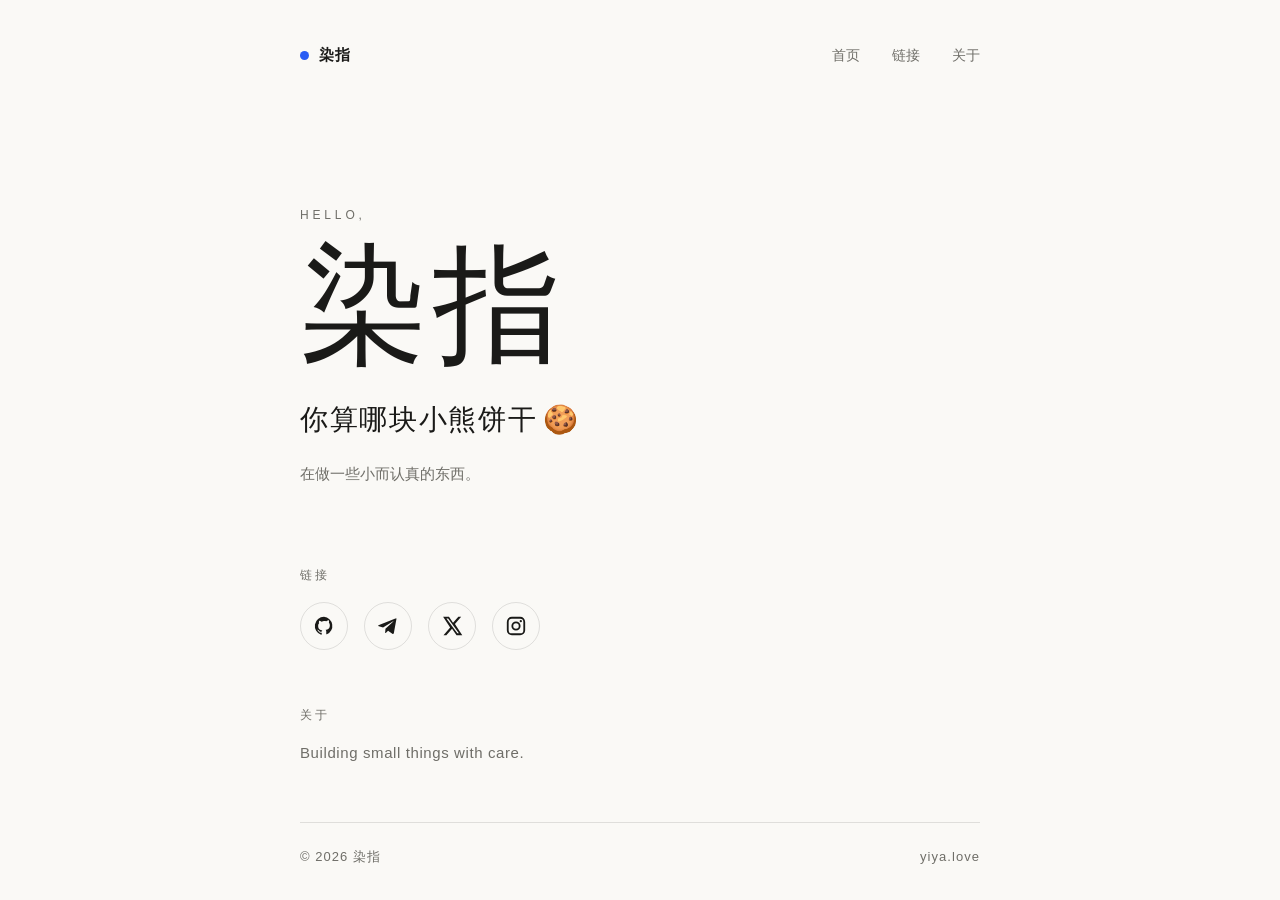
==== commit 89c8ff1a: "重构主页：简约自适应，链接只留图标" ====
--- a/index.html
+++ b/index.html
@@ -4,7 +4,8 @@
     <meta charset="utf-8" />
     <meta name="viewport" content="width=device-width, initial-scale=1" />
     <meta name="description" content="染指的个人主页。" />
-    <meta name="theme-color" content="#f7f5ef" />
+    <meta name="theme-color" content="#faf9f6" media="(prefers-color-scheme: light)" />
+    <meta name="theme-color" content="#121210" media="(prefers-color-scheme: dark)" />
     <title>染指</title>
     <link rel="apple-touch-icon" sizes="180x180" href="/apple-touch-icon.png" />
     <link rel="icon" type="image/png" sizes="32x32" href="/favicon-32x32.png" />
@@ -13,33 +14,67 @@
     <link rel="stylesheet" href="assets/css/home.css" />
   </head>
   <body>
-    <main id="home" class="page-shell">
-      <div class="ambient ambient--mint" aria-hidden="true"></div>
-      <div class="ambient ambient--violet" aria-hidden="true"></div>
+    <a class="skip-link" href="#links">跳到链接</a>
+
+    <div class="page">
       <header class="site-header">
-        <a class="brand" href="#home" aria-label="回到首页"><span class="brand-dot" aria-hidden="true"></span><span>染指</span></a>
-        <nav aria-label="页内导航"><a href="#home">首页</a><a href="#links">链接</a><a href="#about">关于</a></nav>
+        <a class="brand" href="#top" aria-label="回到顶部">
+          <span class="brand-dot" aria-hidden="true"></span>
+          <span>染指</span>
+        </a>
+        <nav aria-label="页内导航">
+          <a href="#top">首页</a>
+          <a href="#links">链接</a>
+          <a href="#about">关于</a>
+        </nav>
       </header>
-      <section class="hero" aria-labelledby="site-title">
-        <div class="hero-copy">
-          <p class="eyebrow">HELLO,</p>
-          <h1 id="site-title" class="effect-title" data-text="染指">染指</h1>
+
+      <main id="top">
+        <section class="hero" aria-labelledby="site-title">
+          <p class="eyebrow">Hello,</p>
+          <h1 id="site-title">染指</h1>
           <p class="tagline">你算哪块小熊饼干<span aria-hidden="true">🍪</span></p>
-        </div>
-        <div class="orbit-stage" aria-hidden="true">
-          <div class="stage-grid"></div><div class="orbit orbit--one"></div><div class="orbit orbit--two"></div><div class="orbit orbit--three"></div>
-          <div class="sphere"><span></span><span></span><span></span><span></span><span></span></div>
-          <i class="satellite satellite--one"></i><i class="satellite satellite--two"></i><i class="satellite satellite--three"></i>
-        </div>
-      </section>
-      <section id="links" class="links" aria-label="外部链接">
-        <a href="https://github.com/ranzhigg" target="_blank" rel="noreferrer" aria-label="GitHub（新窗口打开）"><svg viewBox="0 0 24 24" aria-hidden="true"><path d="M12 2a10 10 0 0 0-3.16 19.49c.5.09.68-.21.68-.48v-1.7c-2.78.61-3.37-1.18-3.37-1.18-.46-1.16-1.11-1.47-1.11-1.47-.9-.62.07-.61.07-.61 1 .07 1.52 1.02 1.52 1.02.89 1.51 2.33 1.08 2.9.83.09-.64.35-1.08.63-1.33-2.22-.25-4.56-1.1-4.56-4.91 0-1.09.39-1.98 1.02-2.68-.1-.25-.44-1.27.1-2.65 0 0 .84-.27 2.75 1.02A9.6 9.6 0 0 1 12 6.5c.85 0 1.7.11 2.5.34 1.91-1.29 2.75-1.02 2.75-1.02.54 1.38.2 2.4.1 2.65.63.7 1.02 1.59 1.02 2.68 0 3.82-2.34 4.65-4.57 4.9.36.31.68.91.68 1.84v2.72c0 .27.18.58.69.48A10 10 0 0 0 12 2Z" /></svg><span>GitHub</span></a>
-        <a href="https://t.me/ran_zhi" target="_blank" rel="noreferrer" aria-label="Telegram（新窗口打开）"><svg viewBox="0 0 24 24" aria-hidden="true"><path d="m21.4 3.4-3 16.2c-.23 1.15-.83 1.44-1.68.9l-4.65-3.43-2.25 2.16c-.25.25-.46.46-.94.46l.33-4.73 8.6-7.77c.38-.33-.08-.52-.58-.19L6.6 13.7l-4.56-1.43c-.99-.31-1.01-.99.21-1.47L20.1 3.9c.83-.31 1.56.2 1.3 1.5Z" /></svg><span>Telegram</span></a>
-        <a href="https://x.com/ran_zhia" target="_blank" rel="noreferrer" aria-label="X（新窗口打开）"><svg viewBox="0 0 24 24" aria-hidden="true"><path d="M18.9 2H22l-6.78 7.75L23.2 22h-6.25l-4.9-7.1L5.84 22H2.72l7.25-8.29L2.3 2h6.4l4.43 6.45L18.9 2Zm-1.1 18h1.72L7.76 3.9H5.91L17.8 20Z" /></svg><span>X</span></a>
-        <a href="https://www.instagram.com/ran_zhia" target="_blank" rel="noreferrer" aria-label="Instagram @ran_zhia（新窗口打开）"><svg viewBox="0 0 24 24" aria-hidden="true"><path d="M7.5 2h9A5.5 5.5 0 0 1 22 7.5v9a5.5 5.5 0 0 1-5.5 5.5h-9A5.5 5.5 0 0 1 2 16.5v-9A5.5 5.5 0 0 1 7.5 2Zm0 2A3.5 3.5 0 0 0 4 7.5v9A3.5 3.5 0 0 0 7.5 20h9a3.5 3.5 0 0 0 3.5-3.5v-9A3.5 3.5 0 0 0 16.5 4h-9Zm9.75 1.5a1.25 1.25 0 1 1 0 2.5 1.25 1.25 0 0 1 0-2.5ZM12 7a5 5 0 1 1 0 10 5 5 0 0 1 0-10Zm0 2a3 3 0 1 0 0 6 3 3 0 0 0 0-6Z" /></svg><span>Instagram</span></a>
-      </section>
-      <footer id="about" class="site-footer"><p>BUILDING SMALL THINGS WITH CARE.</p><p>© <span id="year"></span> 染指</p></footer>
-    </main>
+          <p class="intro">在做一些小而认真的东西。</p>
+        </section>
+
+        <section id="links" class="links" aria-label="外部链接">
+          <h2 class="section-title">链接</h2>
+          <ul class="link-list">
+            <li>
+              <a href="https://github.com/ranzhigg" target="_blank" rel="noreferrer" aria-label="GitHub">
+                <svg viewBox="0 0 24 24" aria-hidden="true"><path d="M12 2a10 10 0 0 0-3.16 19.49c.5.09.68-.21.68-.48v-1.7c-2.78.61-3.37-1.18-3.37-1.18-.46-1.16-1.11-1.47-1.11-1.47-.9-.62.07-.61.07-.61 1 .07 1.52 1.02 1.52 1.02.89 1.51 2.33 1.08 2.9.83.09-.64.35-1.08.63-1.33-2.22-.25-4.56-1.1-4.56-4.91 0-1.09.39-1.98 1.02-2.68-.1-.25-.44-1.27.1-2.65 0 0 .84-.27 2.75 1.02A9.6 9.6 0 0 1 12 6.5c.85 0 1.7.11 2.5.34 1.91-1.29 2.75-1.02 2.75-1.02.54 1.38.2 2.4.1 2.65.63.7 1.02 1.59 1.02 2.68 0 3.82-2.34 4.65-4.57 4.9.36.31.68.91.68 1.84v2.72c0 .27.18.58.69.48A10 10 0 0 0 12 2Z" /></svg>
+              </a>
+            </li>
+            <li>
+              <a href="https://t.me/ran_zhi" target="_blank" rel="noreferrer" aria-label="Telegram">
+                <svg viewBox="0 0 24 24" aria-hidden="true"><path d="m21.4 3.4-3 16.2c-.23 1.15-.83 1.44-1.68.9l-4.65-3.43-2.25 2.16c-.25.25-.46.46-.94.46l.33-4.73 8.6-7.77c.38-.33-.08-.52-.58-.19L6.6 13.7l-4.56-1.43c-.99-.31-1.01-.99.21-1.47L20.1 3.9c.83-.31 1.56.2 1.3 1.5Z" /></svg>
+              </a>
+            </li>
+            <li>
+              <a href="https://x.com/ran_zhia" target="_blank" rel="noreferrer" aria-label="X">
+                <svg viewBox="0 0 24 24" aria-hidden="true"><path d="M18.9 2H22l-6.78 7.75L23.2 22h-6.25l-4.9-7.1L5.84 22H2.72l7.25-8.29L2.3 2h6.4l4.43 6.45L18.9 2Zm-1.1 18h1.72L7.76 3.9H5.91L17.8 20Z" /></svg>
+              </a>
+            </li>
+            <li>
+              <a href="https://www.instagram.com/ran_zhia" target="_blank" rel="noreferrer" aria-label="Instagram">
+                <svg viewBox="0 0 24 24" aria-hidden="true"><path d="M7.5 2h9A5.5 5.5 0 0 1 22 7.5v9a5.5 5.5 0 0 1-5.5 5.5h-9A5.5 5.5 0 0 1 2 16.5v-9A5.5 5.5 0 0 1 7.5 2Zm0 2A3.5 3.5 0 0 0 4 7.5v9A3.5 3.5 0 0 0 7.5 20h9a3.5 3.5 0 0 0 3.5-3.5v-9A3.5 3.5 0 0 0 16.5 4h-9Zm9.75 1.5a1.25 1.25 0 1 1 0 2.5 1.25 1.25 0 0 1 0-2.5ZM12 7a5 5 0 1 1 0 10 5 5 0 0 1 0-10Zm0 2a3 3 0 1 0 0 6 3 3 0 0 0 0-6Z" /></svg>
+              </a>
+            </li>
+          </ul>
+        </section>
+
+        <section id="about" class="about" aria-label="关于">
+          <h2 class="section-title">关于</h2>
+          <p>Building small things with care.</p>
+        </section>
+      </main>
+
+      <footer class="site-footer">
+        <p>© <span id="year"></span> 染指</p>
+        <p>yiya.love</p>
+      </footer>
+    </div>
+
     <script src="assets/js/home.js"></script>
   </body>
 </html>
--- a/assets/css/home.css
+++ b/assets/css/home.css
@@ -1,38 +1,268 @@
-:root { color-scheme: light; --ink:#17181c; --paper:#f7f5ef; --blue:#295cf4; --mint:#c9f5e5; --violet:#d9d1ff; }
+/* 染指 — 简约版
+   原则：少即是多。一个强调色、大量留白、移动优先。
+   亮色 / 深色都用同一套变量，只换底色和墨色。 */
+
+:root {
+  color-scheme: light dark;
+
+  --paper: #faf9f6;
+  --ink: #1a1a18;
+  --muted: #6f6e68;
+  --line: rgba(26, 26, 24, 0.12);
+  --accent: #295cf4;
+  --hover: rgba(41, 92, 244, 0.06);
+
+  --serif: "Songti SC", "STKaiti", "KaiTi", "Noto Serif SC", serif;
+  --sans: -apple-system, BlinkMacSystemFont, "PingFang SC",
+    "Hiragino Sans GB", "Microsoft YaHei", sans-serif;
+
+  --page-width: 680px;
+  --space: clamp(20px, 5vw, 40px);
+}
+
+@media (prefers-color-scheme: dark) {
+  :root {
+    --paper: #121210;
+    --ink: #f2f1ec;
+    --muted: #9a9990;
+    --line: rgba(242, 241, 236, 0.14);
+    --accent: #7da2ff;
+    --hover: rgba(125, 162, 255, 0.1);
+  }
+}
+
 * { box-sizing: border-box; }
-html { scroll-behavior: smooth; }
-body { min-width:320px; margin:0; color:var(--ink); background:var(--paper); font-family:-apple-system,BlinkMacSystemFont,"PingFang SC","Hiragino Sans GB","Microsoft YaHei",sans-serif; }
-a { color:inherit; text-decoration:none; }
-.page-shell { position:relative; display:grid; grid-template-rows:auto 1fr auto auto; width:min(1180px,calc(100% - 40px)); min-height:min(840px,calc(100vh - 40px)); margin:20px auto; overflow:hidden; border:1px solid rgba(30,33,41,.11); border-radius:24px; background:rgba(255,255,255,.51); box-shadow:0 22px 58px rgba(31,37,68,.08); }
-.ambient { position:absolute; z-index:0; width:32rem; aspect-ratio:1; border-radius:50%; filter:blur(35px); opacity:.28; pointer-events:none; }
-.ambient--mint { top:4%; left:32%; background:var(--mint); transform:translate(var(--mx,0),var(--my,0)); }
-.ambient--violet { right:14%; bottom:17%; background:var(--violet); transform:translate(calc(var(--mx,0) * -.55),calc(var(--my,0) * -.55)); }
-.site-header,.hero,.links,.site-footer { position:relative; z-index:1; }
-.site-header { display:flex; align-items:center; justify-content:space-between; padding:31px 44px; }
-.brand { display:inline-flex; align-items:center; gap:9px; font-size:15px; font-weight:620; letter-spacing:.08em; }
-.brand-dot { width:11px; height:11px; border-radius:50%; background:var(--blue); box-shadow:0 0 18px rgba(41,92,244,.55); }
-nav { display:flex; gap:36px; font-size:14px; letter-spacing:.08em; }
-nav a { position:relative; padding:5px 0; }
-nav a::after { position:absolute; right:0; bottom:0; left:0; height:1px; background:var(--blue); content:""; transform:scaleX(0); transform-origin:left; transition:transform .25s ease; }
-nav a:hover::after,nav a:focus-visible::after { transform:scaleX(1); }
-.hero { display:grid; grid-template-columns:.82fr 1.18fr; align-items:center; min-height:520px; padding:38px 68px 54px; }
-.hero-copy { z-index:2; }
-.eyebrow { margin:0 0 22px; color:#6d7077; font-size:12px; letter-spacing:.32em; }
-.effect-title { position:relative; display:inline-block; margin:0; font-family:"STKaiti","KaiTi","Songti SC",serif; font-size:clamp(90px,11vw,178px); font-weight:700; letter-spacing:.04em; line-height:.95; color:transparent; background:linear-gradient(120deg,#1977de 0%,#bfe8ff 22%,#6450d9 45%,#e3bfff 62%,#1c86d8 80%,#f4ffff 100%); background-size:250% 250%; -webkit-background-clip:text; background-clip:text; filter:drop-shadow(0 6px 5px rgba(72,90,180,.2)); animation:shine 7s ease-in-out infinite; }
-.effect-title::after { position:absolute; inset:0; color:transparent; background:linear-gradient(180deg,rgba(255,255,255,.9),transparent 45%); -webkit-background-clip:text; background-clip:text; content:attr(data-text); mix-blend-mode:screen; pointer-events:none; }
-.tagline { margin:27px 0 0; color:#5a65b9; font-family:"STKaiti","KaiTi",serif; font-size:clamp(24px,2.4vw,36px); letter-spacing:.08em; text-shadow:0 2px 14px rgba(95,86,190,.16); }
-.tagline span { display:inline-block; margin-left:.22em; filter:drop-shadow(0 4px 4px rgba(157,108,35,.22)); animation:cookie-bob 3s ease-in-out infinite; }
-.orbit-stage { position:relative; min-height:460px; overflow:visible; transform:translate(var(--orbit-x,0),var(--orbit-y,0)); transition:transform .3s ease-out; }
-.stage-grid { position:absolute; inset:7% 8%; opacity:.5; background-image:linear-gradient(rgba(47,71,119,.1) 1px,transparent 1px),linear-gradient(90deg,rgba(47,71,119,.1) 1px,transparent 1px); background-size:36px 36px; mask-image:radial-gradient(circle,black,transparent 70%); }
-.sphere { position:absolute; top:50%; left:50%; width:min(24vw,300px); aspect-ratio:1; border:1px solid rgba(41,57,97,.22); border-radius:50%; background:repeating-radial-gradient(ellipse at center,transparent 0 12px,rgba(61,76,117,.13) 13px 14px),repeating-linear-gradient(90deg,transparent 0 22px,rgba(61,76,117,.12) 23px 24px); box-shadow:inset 14px -10px 38px rgba(141,123,255,.16),0 16px 42px rgba(83,97,187,.1); transform:translate(-50%,-50%) rotate(-12deg); animation:drift 12s ease-in-out infinite; }
-.sphere span { position:absolute; inset:12% 0; border:1px solid rgba(51,69,114,.14); border-radius:50%; }
-.sphere span:nth-child(1){transform:rotate(28deg)} .sphere span:nth-child(2){transform:rotate(58deg)} .sphere span:nth-child(3){transform:rotate(92deg)} .sphere span:nth-child(4){transform:rotate(122deg)} .sphere span:nth-child(5){transform:rotate(152deg)}
-.orbit { position:absolute; top:50%; left:50%; border:1px solid rgba(50,86,176,.35); border-radius:50%; transform:translate(-50%,-50%) rotate(-20deg); }
-.orbit--one { width:90%; height:34%; animation:orbit 13s linear infinite; }.orbit--two { width:70%; height:62%; border-style:dashed; transform:translate(-50%,-50%) rotate(45deg); animation:orbit-reverse 17s linear infinite; }.orbit--three { width:108%; height:19%; border-color:rgba(71,93,158,.2); transform:translate(-50%,-50%) rotate(22deg); }
-.satellite { position:absolute; z-index:2; width:10px; aspect-ratio:1; border-radius:50%; background:var(--blue); box-shadow:0 0 14px rgba(41,92,244,.6); }.satellite--one{top:23%;right:14%}.satellite--two{bottom:27%;left:14%;width:13px}.satellite--three{top:53%;right:7%;width:7px}
-.links { display:flex; justify-content:center; gap:clamp(24px,6vw,76px); margin:0 44px; padding:30px 22px; border-top:1px solid rgba(31,33,41,.14); }
-.links a { display:inline-flex; align-items:center; gap:12px; min-width:88px; color:#30333a; font-size:14px; transition:color .2s ease,transform .2s ease; }.links svg { width:32px; height:32px; padding:7px; border:1px solid rgba(34,39,52,.35); border-radius:50%; fill:currentColor; transition:background .2s ease,border-color .2s ease; }.links a:hover,.links a:focus-visible{color:var(--blue);transform:translateY(-3px)}.links a:hover svg,.links a:focus-visible svg{border-color:var(--blue);background:rgba(41,92,244,.07)}
-.site-footer { display:flex; justify-content:space-between; gap:24px; padding:22px 44px 29px; color:#82838b; border-top:1px solid rgba(31,33,41,.1); font-size:10px; letter-spacing:.19em; }.site-footer p{margin:0}
-@keyframes shine{0%,100%{background-position:0% 50%}50%{background-position:100% 50%}}@keyframes cookie-bob{50%{transform:translateY(-4px) rotate(8deg)}}@keyframes drift{50%{transform:translate(-50%,calc(-50% - 9px)) rotate(6deg)}}@keyframes orbit{to{transform:translate(-50%,-50%) rotate(340deg)}}@keyframes orbit-reverse{to{transform:translate(-50%,-50%) rotate(-315deg)}}
-@media (max-width:720px){.page-shell{width:min(100% - 24px,520px);min-height:calc(100vh - 24px);margin:12px auto;border-radius:20px}.site-header{padding:25px 24px}nav{gap:17px;font-size:12px}.hero{display:flex;flex-direction:column;align-items:stretch;min-height:0;padding:54px 28px 28px}.eyebrow{margin-bottom:17px;font-size:10px}.effect-title{font-size:clamp(80px,29vw,132px)}.tagline{margin-top:19px;font-size:25px}.orbit-stage{min-height:335px;margin-top:-2px}.sphere{width:min(67vw,280px)}.links{display:grid;grid-template-columns:repeat(2,minmax(0,1fr));gap:20px 12px;margin:0 24px;padding:24px 4px}.links a{justify-content:center;min-width:0;font-size:13px}.site-footer{flex-direction:column;padding:20px 24px 25px;font-size:9px;line-height:1.7}}
-@media (prefers-reduced-motion:reduce){*,*::before,*::after{scroll-behavior:auto!important;animation-duration:.01ms!important;animation-iteration-count:1!important;transition-duration:.01ms!important}}
+
+html {
+  scroll-behavior: smooth;
+  -webkit-text-size-adjust: 100%;
+}
+
+body {
+  margin: 0;
+  color: var(--ink);
+  background: var(--paper);
+  font-family: var(--sans);
+  font-size: 16px;
+  line-height: 1.6;
+  -webkit-font-smoothing: antialiased;
+}
+
+a { color: inherit; text-decoration: none; }
+
+a:focus-visible,
+.skip-link:focus-visible {
+  outline: 2px solid var(--accent);
+  outline-offset: 3px;
+  border-radius: 4px;
+}
+
+.skip-link {
+  position: absolute;
+  left: 16px;
+  top: -48px;
+  padding: 8px 14px;
+  background: var(--ink);
+  color: var(--paper);
+  border-radius: 8px;
+  font-size: 14px;
+  transition: top 0.2s ease;
+  z-index: 10;
+}
+
+.skip-link:focus { top: 12px; }
+
+/* ---- 布局：单列，居中，留白就是设计 ---- */
+
+.page {
+  width: min(var(--page-width), 100% - (var(--space) * 2));
+  min-height: 100dvh;
+  margin-inline: auto;
+  display: flex;
+  flex-direction: column;
+}
+
+.site-header {
+  display: flex;
+  align-items: center;
+  justify-content: space-between;
+  gap: 16px;
+  padding-block: clamp(24px, 5vh, 40px);
+}
+
+.brand {
+  display: inline-flex;
+  align-items: center;
+  gap: 10px;
+  font-size: 15px;
+  font-weight: 600;
+  letter-spacing: 0.08em;
+}
+
+.brand-dot {
+  width: 9px;
+  height: 9px;
+  border-radius: 50%;
+  background: var(--accent);
+}
+
+.site-header nav {
+  display: flex;
+  gap: clamp(18px, 4vw, 32px);
+  font-size: 14px;
+  color: var(--muted);
+}
+
+.site-header nav a { padding-block: 4px; }
+.site-header nav a:hover { color: var(--ink); }
+
+main { flex: 1; }
+
+/* ---- 主视觉 ---- */
+
+.hero {
+  padding-block: clamp(48px, 12vh, 96px) clamp(48px, 8vh, 72px);
+}
+
+.eyebrow {
+  margin: 0 0 16px;
+  color: var(--muted);
+  font-size: 12px;
+  letter-spacing: 0.32em;
+  text-transform: uppercase;
+}
+
+#site-title {
+  margin: 0;
+  font-family: var(--serif);
+  font-size: clamp(72px, 20vw, 128px);
+  font-weight: 400;
+  line-height: 1;
+  letter-spacing: 0.04em;
+}
+
+.tagline {
+  margin: 28px 0 0;
+  font-family: var(--serif);
+  font-size: clamp(20px, 5vw, 28px);
+  letter-spacing: 0.06em;
+}
+
+.tagline span {
+  display: inline-block;
+  margin-left: 0.2em;
+}
+
+.intro {
+  margin: 20px 0 0;
+  color: var(--muted);
+  font-size: 15px;
+}
+
+/* ---- 链接：干净的列表行，手机上也好点 ---- */
+
+.links { padding-block: 8px 48px; }
+
+.section-title {
+  margin: 0 0 16px;
+  color: var(--muted);
+  font-size: 12px;
+  font-weight: 500;
+  letter-spacing: 0.24em;
+  text-transform: uppercase;
+}
+
+.link-list {
+  display: flex;
+  flex-wrap: wrap;
+  gap: 16px;
+  margin: 0;
+  padding: 0;
+  list-style: none;
+}
+
+.link-list a {
+  display: grid;
+  place-items: center;
+  width: 48px;
+  height: 48px;
+  border: 1px solid var(--line);
+  border-radius: 50%;
+  transition: color 0.2s ease, border-color 0.2s ease,
+    background-color 0.2s ease, transform 0.2s ease;
+}
+
+.link-list a:hover {
+  color: var(--accent);
+  border-color: var(--accent);
+  background: var(--hover);
+  transform: translateY(-2px);
+}
+
+.link-list svg {
+  width: 22px;
+  height: 22px;
+  fill: currentColor;
+}
+
+/* ---- 关于 / 页脚 ---- */
+
+.about { padding-block: 8px 56px; }
+
+.about p {
+  margin: 0;
+  color: var(--muted);
+  font-size: 15px;
+  letter-spacing: 0.04em;
+}
+
+.site-footer {
+  display: flex;
+  align-items: baseline;
+  justify-content: space-between;
+  gap: 16px;
+  flex-wrap: wrap;
+  padding-block: 24px 32px;
+  border-top: 1px solid var(--line);
+  color: var(--muted);
+  font-size: 13px;
+  letter-spacing: 0.08em;
+}
+
+.site-footer p { margin: 0; }
+
+/* ---- 入场：只有一次轻微淡入，尊重减动效 ---- */
+
+@keyframes fade-up {
+  from { opacity: 0; transform: translateY(8px); }
+  to { opacity: 1; transform: translateY(0); }
+}
+
+.hero,
+.links,
+.about {
+  animation: fade-up 0.6s ease both;
+}
+
+.links { animation-delay: 0.08s; }
+.about { animation-delay: 0.16s; }
+
+/* ---- 小屏微调 ---- */
+
+@media (max-width: 480px) {
+  .site-header nav { gap: 18px; font-size: 13px; }
+  .link-list { gap: 12px; }
+  .link-list a { width: 44px; height: 44px; }
+  .site-footer { font-size: 12px; }
+}
+
+@media (prefers-reduced-motion: reduce) {
+  html { scroll-behavior: auto; }
+  *,
+  *::before,
+  *::after {
+    animation-duration: 0.01ms !important;
+    animation-iteration-count: 1 !important;
+    transition-duration: 0.01ms !important;
+  }
+}
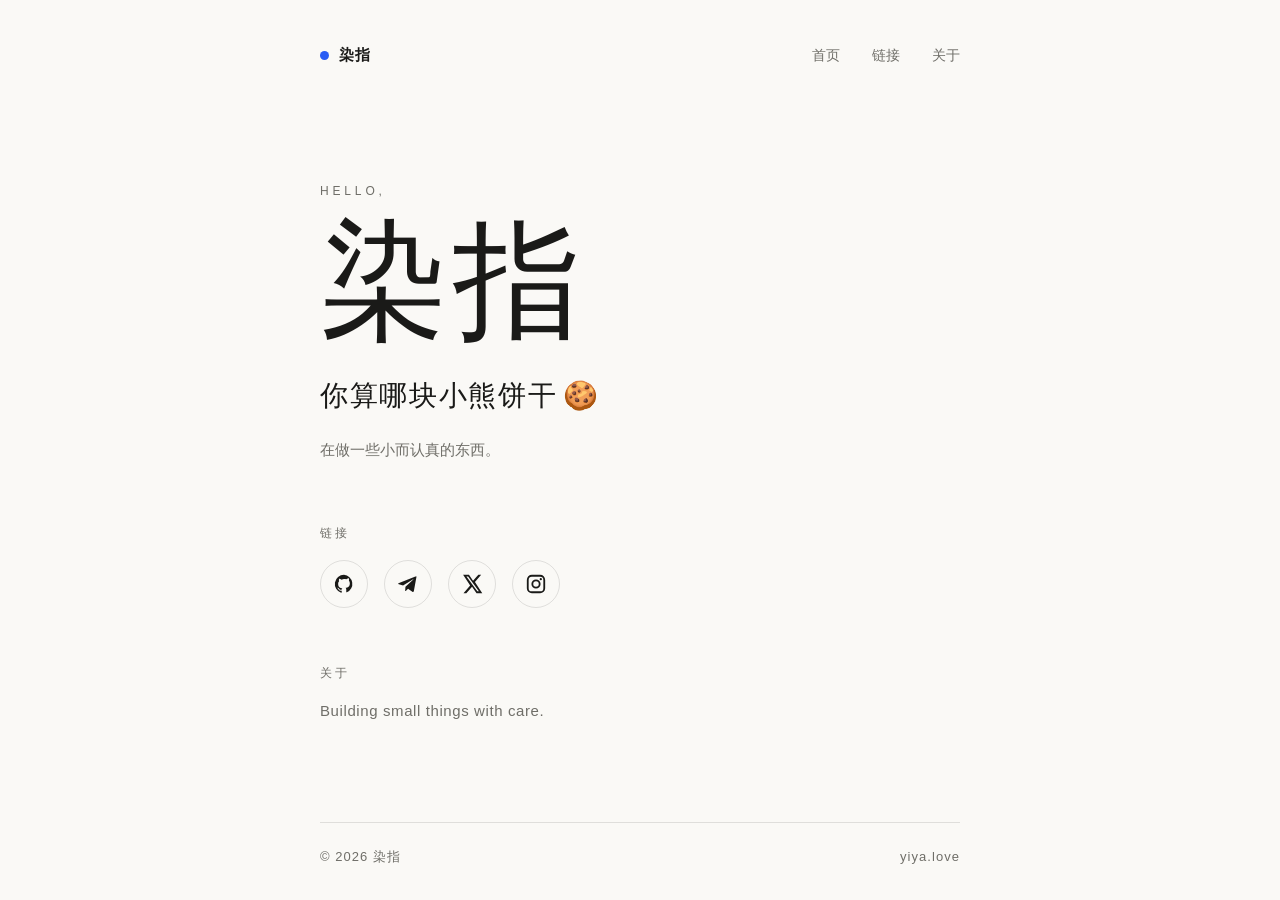
==== commit 9efdee37: "修复排版：内联样式，避免新旧样式错位；跳到链接彻底隐藏，收紧主视觉间距" ====
--- a/index.html
+++ b/index.html
@@ -11,7 +11,294 @@
     <link rel="icon" type="image/png" sizes="32x32" href="/favicon-32x32.png" />
     <link rel="icon" type="image/png" sizes="16x16" href="/favicon-16x16.png" />
     <link rel="manifest" href="/site.webmanifest" />
-    <link rel="stylesheet" href="assets/css/home.css" />
+    <style>
+/* 内联样式：与 assets/css/home.css 保持一致，避免 HTML 和 CSS 部署不同步导致排版错乱。 */
+/* 染指 — 简约版
+   原则：少即是多。一个强调色、大量留白、移动优先。
+   亮色 / 深色都用同一套变量，只换底色和墨色。 */
+
+:root {
+  color-scheme: light dark;
+
+  --paper: #faf9f6;
+  --ink: #1a1a18;
+  --muted: #6f6e68;
+  --line: rgba(26, 26, 24, 0.12);
+  --accent: #295cf4;
+  --hover: rgba(41, 92, 244, 0.06);
+
+  --serif: "Songti SC", "STKaiti", "KaiTi", "Noto Serif SC", serif;
+  --sans: -apple-system, BlinkMacSystemFont, "PingFang SC",
+    "Hiragino Sans GB", "Microsoft YaHei", sans-serif;
+
+  --page-width: 680px;
+  --space: clamp(20px, 5vw, 40px);
+}
+
+@media (prefers-color-scheme: dark) {
+  :root {
+    --paper: #121210;
+    --ink: #f2f1ec;
+    --muted: #9a9990;
+    --line: rgba(242, 241, 236, 0.14);
+    --accent: #7da2ff;
+    --hover: rgba(125, 162, 255, 0.1);
+  }
+}
+
+* { box-sizing: border-box; }
+
+html {
+  scroll-behavior: smooth;
+  -webkit-text-size-adjust: 100%;
+}
+
+body {
+  margin: 0;
+  color: var(--ink);
+  background: var(--paper);
+  font-family: var(--sans);
+  font-size: 16px;
+  line-height: 1.6;
+  -webkit-font-smoothing: antialiased;
+}
+
+a { color: inherit; text-decoration: none; }
+
+a:focus-visible,
+.skip-link:focus-visible {
+  outline: 2px solid var(--accent);
+  outline-offset: 3px;
+  border-radius: 4px;
+}
+
+.skip-link {
+  position: absolute;
+  width: 1px;
+  height: 1px;
+  padding: 0;
+  margin: -1px;
+  overflow: hidden;
+  clip: rect(0, 0, 0, 0);
+  white-space: nowrap;
+  border: 0;
+  background: var(--ink);
+  color: var(--paper);
+  font-size: 14px;
+  z-index: 10;
+}
+
+.skip-link:focus {
+  width: auto;
+  height: auto;
+  padding: 8px 14px;
+  margin: 0;
+  overflow: visible;
+  clip: auto;
+  white-space: normal;
+  border-radius: 8px;
+  left: 16px;
+  top: 12px;
+}
+
+/* ---- 布局：单列，居中，留白就是设计 ---- */
+
+.page {
+  width: 100%;
+  max-width: 720px;
+  min-height: 100dvh;
+  margin-inline: auto;
+  padding-inline: clamp(20px, 5vw, 40px);
+  display: flex;
+  flex-direction: column;
+}
+
+.site-header {
+  display: flex;
+  align-items: center;
+  justify-content: space-between;
+  gap: 16px;
+  padding-block: clamp(24px, 5vh, 40px);
+}
+
+.brand {
+  display: inline-flex;
+  align-items: center;
+  gap: 10px;
+  font-size: 15px;
+  font-weight: 600;
+  letter-spacing: 0.08em;
+}
+
+.brand-dot {
+  width: 9px;
+  height: 9px;
+  border-radius: 50%;
+  background: var(--accent);
+}
+
+.site-header nav {
+  display: flex;
+  gap: clamp(18px, 4vw, 32px);
+  font-size: 14px;
+  color: var(--muted);
+}
+
+.site-header nav a { padding-block: 4px; }
+.site-header nav a:hover { color: var(--ink); }
+
+main { flex: 1; }
+
+/* ---- 主视觉 ---- */
+
+.hero {
+  padding-block: clamp(40px, 8vh, 72px) clamp(36px, 6vh, 56px);
+}
+
+.eyebrow {
+  margin: 0 0 16px;
+  color: var(--muted);
+  font-size: 12px;
+  letter-spacing: 0.32em;
+  text-transform: uppercase;
+}
+
+#site-title {
+  margin: 0;
+  font-family: var(--serif);
+  font-size: clamp(72px, 20vw, 128px);
+  font-weight: 400;
+  line-height: 1;
+  letter-spacing: 0.04em;
+}
+
+.tagline {
+  margin: 28px 0 0;
+  font-family: var(--serif);
+  font-size: clamp(20px, 5vw, 28px);
+  letter-spacing: 0.06em;
+}
+
+.tagline span {
+  display: inline-block;
+  margin-left: 0.2em;
+}
+
+.intro {
+  margin: 20px 0 0;
+  color: var(--muted);
+  font-size: 15px;
+}
+
+/* ---- 链接：干净的列表行，手机上也好点 ---- */
+
+.links { padding-block: 8px 48px; }
+
+.section-title {
+  margin: 0 0 16px;
+  color: var(--muted);
+  font-size: 12px;
+  font-weight: 500;
+  letter-spacing: 0.24em;
+  text-transform: uppercase;
+}
+
+.link-list {
+  display: flex;
+  flex-wrap: wrap;
+  gap: 16px;
+  margin: 0;
+  padding: 0;
+  list-style: none;
+}
+
+.link-list a {
+  display: grid;
+  place-items: center;
+  width: 48px;
+  height: 48px;
+  border: 1px solid var(--line);
+  border-radius: 50%;
+  transition: color 0.2s ease, border-color 0.2s ease,
+    background-color 0.2s ease, transform 0.2s ease;
+}
+
+.link-list a:hover {
+  color: var(--accent);
+  border-color: var(--accent);
+  background: var(--hover);
+  transform: translateY(-2px);
+}
+
+.link-list svg {
+  width: 22px;
+  height: 22px;
+  fill: currentColor;
+}
+
+/* ---- 关于 / 页脚 ---- */
+
+.about { padding-block: 8px 56px; }
+
+.about p {
+  margin: 0;
+  color: var(--muted);
+  font-size: 15px;
+  letter-spacing: 0.04em;
+}
+
+.site-footer {
+  display: flex;
+  align-items: baseline;
+  justify-content: space-between;
+  gap: 16px;
+  flex-wrap: wrap;
+  padding-block: 24px 32px;
+  border-top: 1px solid var(--line);
+  color: var(--muted);
+  font-size: 13px;
+  letter-spacing: 0.08em;
+}
+
+.site-footer p { margin: 0; }
+
+/* ---- 入场：只有一次轻微淡入，尊重减动效 ---- */
+
+@keyframes fade-up {
+  from { opacity: 0; transform: translateY(8px); }
+  to { opacity: 1; transform: translateY(0); }
+}
+
+.hero,
+.links,
+.about {
+  animation: fade-up 0.6s ease both;
+}
+
+.links { animation-delay: 0.08s; }
+.about { animation-delay: 0.16s; }
+
+/* ---- 小屏微调 ---- */
+
+@media (max-width: 480px) {
+  .site-header nav { gap: 18px; font-size: 13px; }
+  .link-list { gap: 12px; }
+  .link-list a { width: 44px; height: 44px; }
+  .site-footer { font-size: 12px; }
+}
+
+@media (prefers-reduced-motion: reduce) {
+  html { scroll-behavior: auto; }
+  *,
+  *::before,
+  *::after {
+    animation-duration: 0.01ms !important;
+    animation-iteration-count: 1 !important;
+    transition-duration: 0.01ms !important;
+  }
+}
+
+</style>
   </head>
   <body>
     <a class="skip-link" href="#links">跳到链接</a>
@@ -75,6 +362,12 @@
       </footer>
     </div>
 
-    <script src="assets/js/home.js"></script>
+    <script>
+(() => {
+  const year = document.querySelector("#year");
+  if (year) year.textContent = String(new Date().getFullYear());
+})();
+
+</script>
   </body>
 </html>
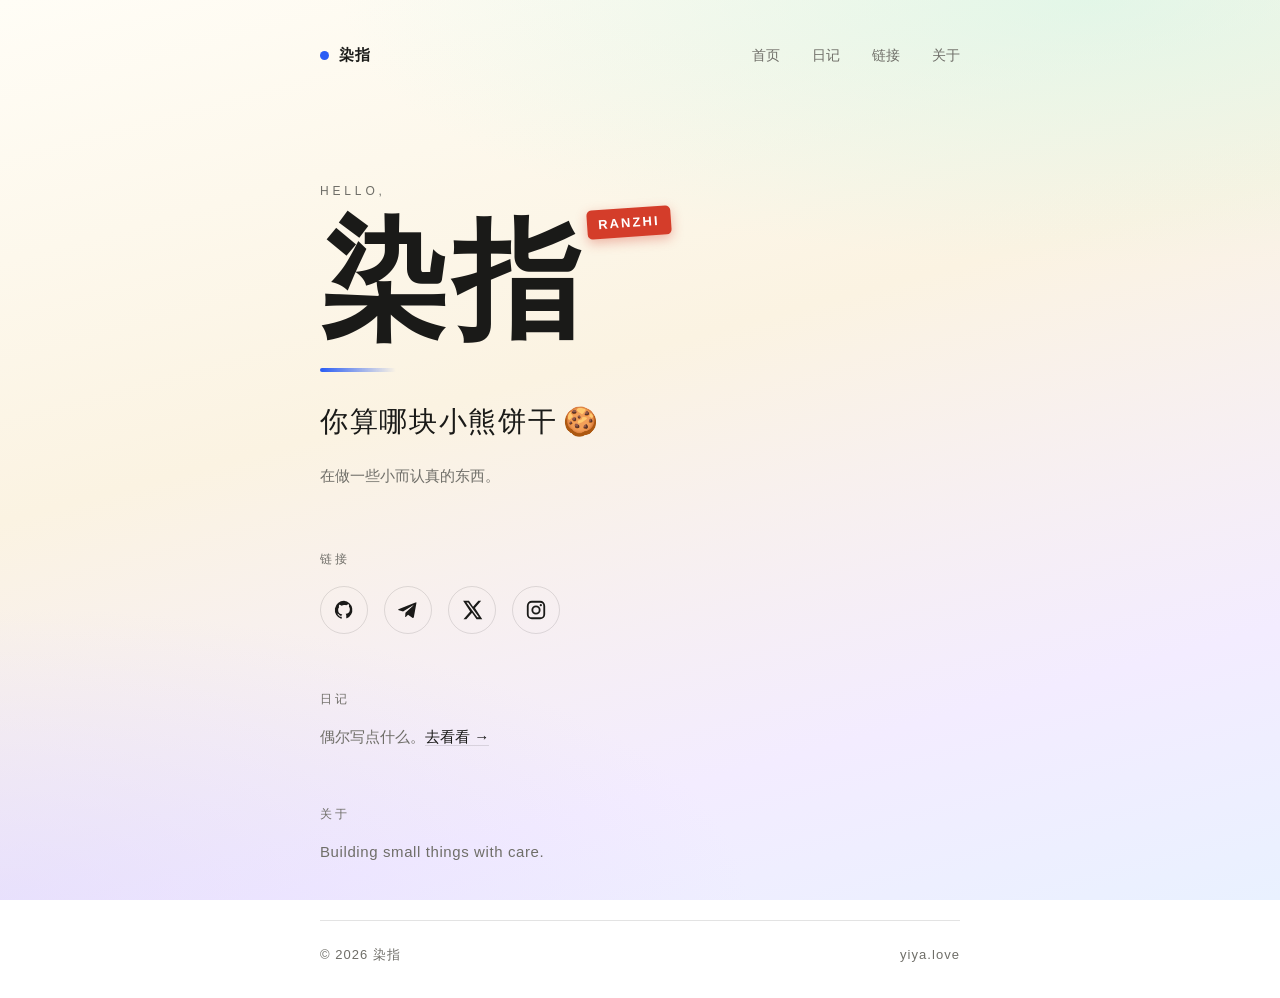
==== commit 07dd4aeb: "加日记页：第一篇 2026-11-18 今天喝的咖啡；主页加日记入口、浅色渐变背景、信纸条纹、染指印章 ranzhi" ====
--- a/index.html
+++ b/index.html
@@ -44,6 +44,12 @@
     --accent: #7da2ff;
     --hover: rgba(125, 162, 255, 0.1);
   }
+
+  body {
+    background:
+      radial-gradient(120% 60% at 85% 0%, rgba(41, 92, 244, 0.12), transparent 60%),
+      linear-gradient(180deg, #171715 0%, #121210 60%, #0e0e0c 100%);
+  }
 }
 
 * { box-sizing: border-box; }
@@ -56,7 +62,13 @@
 body {
   margin: 0;
   color: var(--ink);
-  background: var(--paper);
+  /* 网站背景：浅色渐变，暖白 → 米黄 → 淡紫蓝，整页都能看到；
+     照片本身不动，只改网站背景。 */
+  background:
+    radial-gradient(90% 45% at 85% 0%, rgba(201, 245, 229, 0.5), transparent 65%),
+    radial-gradient(90% 50% at 0% 100%, rgba(217, 209, 255, 0.45), transparent 65%),
+    linear-gradient(165deg, #fffdf6 0%, #fbf3e2 42%, #f3ecff 78%, #e9f1ff 100%);
+  background-attachment: fixed;
   font-family: var(--sans);
   font-size: 16px;
   line-height: 1.6;
@@ -164,12 +176,49 @@
 }
 
 #site-title {
+  position: relative;
+  display: inline-block;
   margin: 0;
   font-family: var(--serif);
   font-size: clamp(72px, 20vw, 128px);
-  font-weight: 400;
+  font-weight: 700;
   line-height: 1;
   letter-spacing: 0.04em;
+  color: var(--ink);
+}
+
+/* 笔触下划线：从蓝到透明，像一笔划过 */
+#site-title::after {
+  content: "";
+  display: block;
+  width: 76px;
+  height: 4px;
+  margin-top: 22px;
+  border-radius: 999px;
+  background: linear-gradient(90deg, var(--accent), rgba(41, 92, 244, 0));
+}
+
+/* 红色印章：英文 ranzhi，改成长方形小印，落在标题右上角 */
+.seal {
+  position: absolute;
+  top: -10px;
+  right: -84px;
+  width: auto;
+  height: auto;
+  display: inline-block;
+  padding: 8px 11px;
+  background: #d43d2a;
+  color: #fff;
+  font-family: var(--sans);
+  font-size: 13px;
+  font-weight: 700;
+  letter-spacing: 0.16em;
+  line-height: 1;
+  text-transform: uppercase;
+  white-space: nowrap;
+  border-radius: 5px;
+  transform: rotate(-4deg);
+  box-shadow: 0 4px 12px rgba(212, 61, 42, 0.35);
 }
 
 .tagline {
@@ -236,6 +285,113 @@
   fill: currentColor;
 }
 
+
+/* ---- 日记 ---- */
+
+/* 日记页专属背景：信纸条纹。主页还是浅色渐变，只有日记页用这个。 */
+body.diary-page {
+  background-color: #fdfcf6;
+  background-image: repeating-linear-gradient(
+    180deg,
+    transparent 0,
+    transparent 31px,
+    rgba(96, 120, 180, 0.16) 31px,
+    rgba(96, 120, 180, 0.16) 32px
+  );
+  background-attachment: scroll;
+}
+
+@media (prefers-color-scheme: dark) {
+  body.diary-page {
+    background-color: #141412;
+    background-image: repeating-linear-gradient(
+      180deg,
+      transparent 0,
+      transparent 31px,
+      rgba(242, 241, 236, 0.09) 31px,
+      rgba(242, 241, 236, 0.09) 32px
+    );
+  }
+}
+
+.diary-teaser { padding-block: 8px 48px; }
+
+.diary-teaser p {
+  margin: 0;
+  color: var(--muted);
+  font-size: 15px;
+}
+
+.diary-teaser a {
+  color: var(--ink);
+  border-bottom: 1px solid var(--line);
+}
+
+.diary-teaser a:hover { color: var(--accent); border-bottom-color: var(--accent); }
+
+.diary-hero { padding-block: clamp(40px, 8vh, 72px) clamp(24px, 4vh, 40px); }
+
+.diary-hero h1 {
+  margin: 0;
+  font-family: var(--serif);
+  font-size: clamp(48px, 12vw, 80px);
+  font-weight: 400;
+  line-height: 1.1;
+}
+
+.diary-hero p {
+  margin: 20px 0 0;
+  color: var(--muted);
+  font-size: 15px;
+}
+
+.diary-list {
+  padding-block: 8px 48px;
+  /* 信纸的左边红线 */
+  border-left: 1px solid rgba(214, 90, 90, 0.45);
+  padding-left: 20px;
+}
+
+.diary-empty {
+  margin: 0;
+  padding: 32px 0;
+  border-top: 1px solid var(--line);
+  border-bottom: 1px solid var(--line);
+  color: var(--muted);
+  font-size: 15px;
+}
+
+.diary-entry {
+  padding-block: 28px;
+  border-top: 1px solid var(--line);
+}
+
+.diary-entry:last-of-type { border-bottom: 1px solid var(--line); }
+
+.diary-date {
+  display: block;
+  margin-bottom: 12px;
+  color: var(--muted);
+  font-size: 13px;
+  letter-spacing: 0.08em;
+}
+
+.diary-entry p { margin: 0 0 12px; font-size: 16px; line-height: 1.9; }
+.diary-entry p:last-child { margin-bottom: 0; }
+
+.diary-entry figure { margin: 16px 0 0; }
+
+.diary-entry img {
+  display: block;
+  width: 100%;
+  height: auto;
+  border-radius: 16px;
+  border: 1px solid var(--line);
+}
+
+.diary-note { padding-block: 8px 56px; }
+.diary-note p { margin: 0; color: var(--muted); font-size: 15px; }
+
 /* ---- 关于 / 页脚 ---- */
 
 .about { padding-block: 8px 56px; }
@@ -271,7 +427,11 @@
 
 .hero,
 .links,
-.about {
+.about,
+.diary-teaser,
+.diary-hero,
+.diary-list,
+.diary-note {
   animation: fade-up 0.6s ease both;
 }
 
@@ -284,6 +444,7 @@
   .site-header nav { gap: 18px; font-size: 13px; }
   .link-list { gap: 12px; }
   .link-list a { width: 44px; height: 44px; }
+  .seal { top: -6px; right: -68px; padding: 6px 8px; font-size: 11px; letter-spacing: 0.12em; border-radius: 4px; }
   .site-footer { font-size: 12px; }
 }
 
@@ -311,6 +472,7 @@
         </a>
         <nav aria-label="页内导航">
           <a href="#top">首页</a>
+          <a href="diary.html">日记</a>
           <a href="#links">链接</a>
           <a href="#about">关于</a>
         </nav>
@@ -319,7 +481,7 @@
       <main id="top">
         <section class="hero" aria-labelledby="site-title">
           <p class="eyebrow">Hello,</p>
-          <h1 id="site-title">染指</h1>
+          <h1 id="site-title">染指<span class="seal" aria-hidden="true">ranzhi</span></h1>
           <p class="tagline">你算哪块小熊饼干<span aria-hidden="true">🍪</span></p>
           <p class="intro">在做一些小而认真的东西。</p>
         </section>
@@ -350,6 +512,12 @@
           </ul>
         </section>
 
+
+        <section class="diary-teaser" aria-label="日记">
+          <h2 class="section-title">日记</h2>
+          <p>偶尔写点什么。<a href="diary.html">去看看 →</a></p>
+        </section>
+
         <section id="about" class="about" aria-label="关于">
           <h2 class="section-title">关于</h2>
           <p>Building small things with care.</p>
